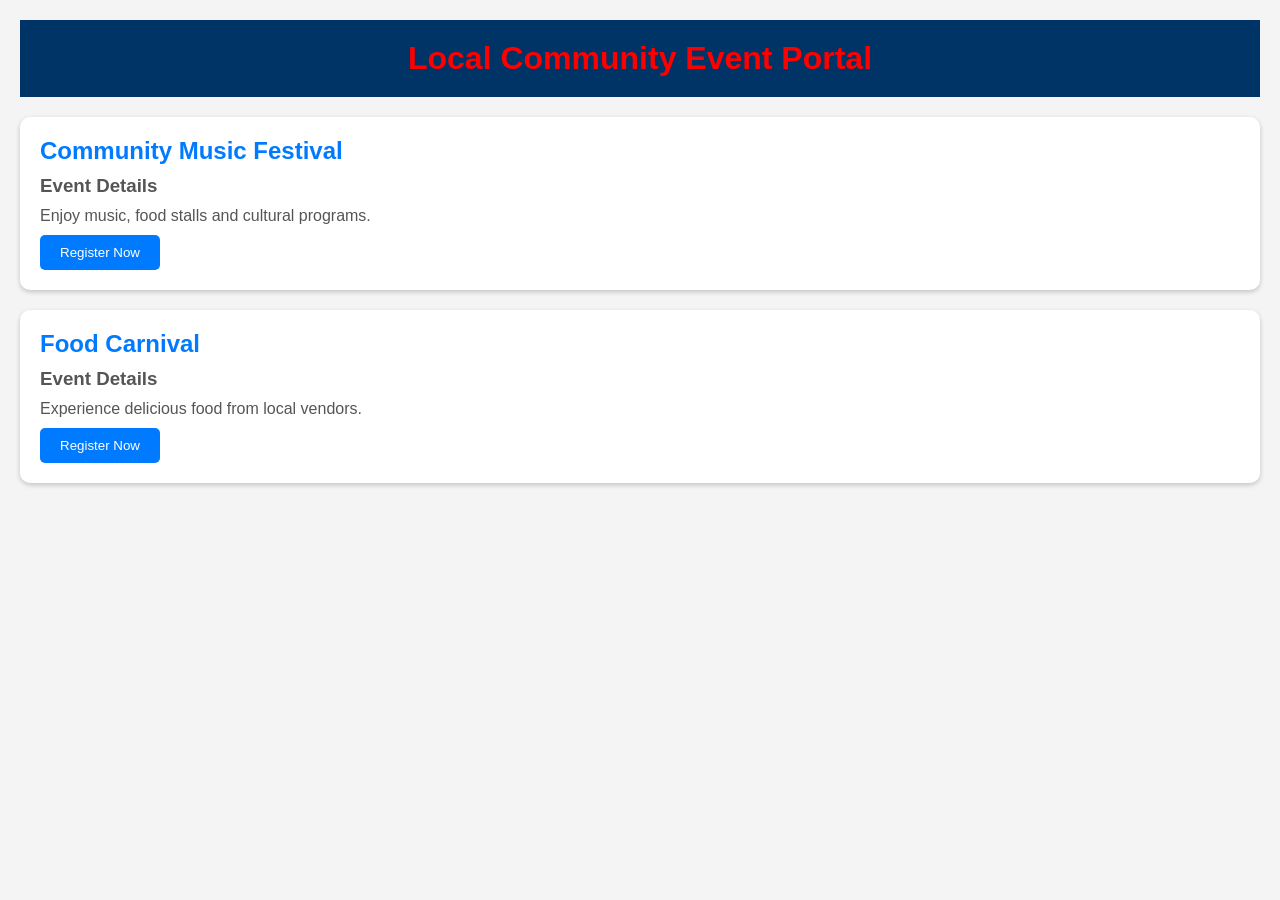
==== Module-01-CSS3/Community-Event-Portal/index.html @ 02d3f688 "Completed CSS3 Exercise 3 - Selectors Playground" ====
<!DOCTYPE html>
<html lang="en">
<head>
    <meta charset="UTF-8">
    <meta name="viewport" content="width=device-width, initial-scale=1.0">
    <title>Local Community Event Portal</title>

    <style>
        body{
            background-color:#f4f4f4;
        }
    </style>

    <link rel="stylesheet" href="styles.css">
</head>
<body>

    <header id="mainHeader">
        <h1 style="color:red;">
            Local Community Event Portal
        </h1>
    </header>

    <section class="eventCard">

        <h2>Community Music Festival</h2>

        <h3>Event Details</h3>

        <p>
            Enjoy music, food stalls and cultural programs.
        </p>

        <button class="cta-button">
            Register Now
        </button>

    </section>

    <section class="eventCard">

        <h2>Food Carnival</h2>

        <h3>Event Details</h3>

        <p>
            Experience delicious food from local vendors.
        </p>

        <button class="cta-button">
            Register Now
        </button>

    </section>

</body>
</html>
---- Module-01-CSS3/Community-Event-Portal/styles.css ----
/* ====================================
   Universal Selector
==================================== */

*{
    margin:0;
    padding:0;
    box-sizing:border-box;
}

/* ====================================
   Body Styling
==================================== */

body{
    font-family:Arial,sans-serif;
    background-color:#f4f4f4;
    padding:20px;
}

/* ====================================
   ID Selector
==================================== */

#mainHeader{
    background-color:#003366;
    color:white;
    padding:20px;
    text-align:center;
    margin-bottom:20px;
}

/* ====================================
   Element Selector
==================================== */

h2{
    color:#007BFF;
    margin-bottom:10px;
}

/* ====================================
   Class Selector
==================================== */

.eventCard{
    background:white;
    padding:20px;
    margin-bottom:20px;
    border-radius:10px;
    box-shadow:0 2px 5px rgba(0,0,0,0.2);
}

/* ====================================
   Grouping Selector
==================================== */

h3,
p{
    color:#555;
    margin-bottom:10px;
}

/* ====================================
   Button Styling
==================================== */

.cta-button{
    background-color:#007BFF;
    color:white;
    border:none;
    padding:10px 20px;
    border-radius:5px;
    cursor:pointer;
}
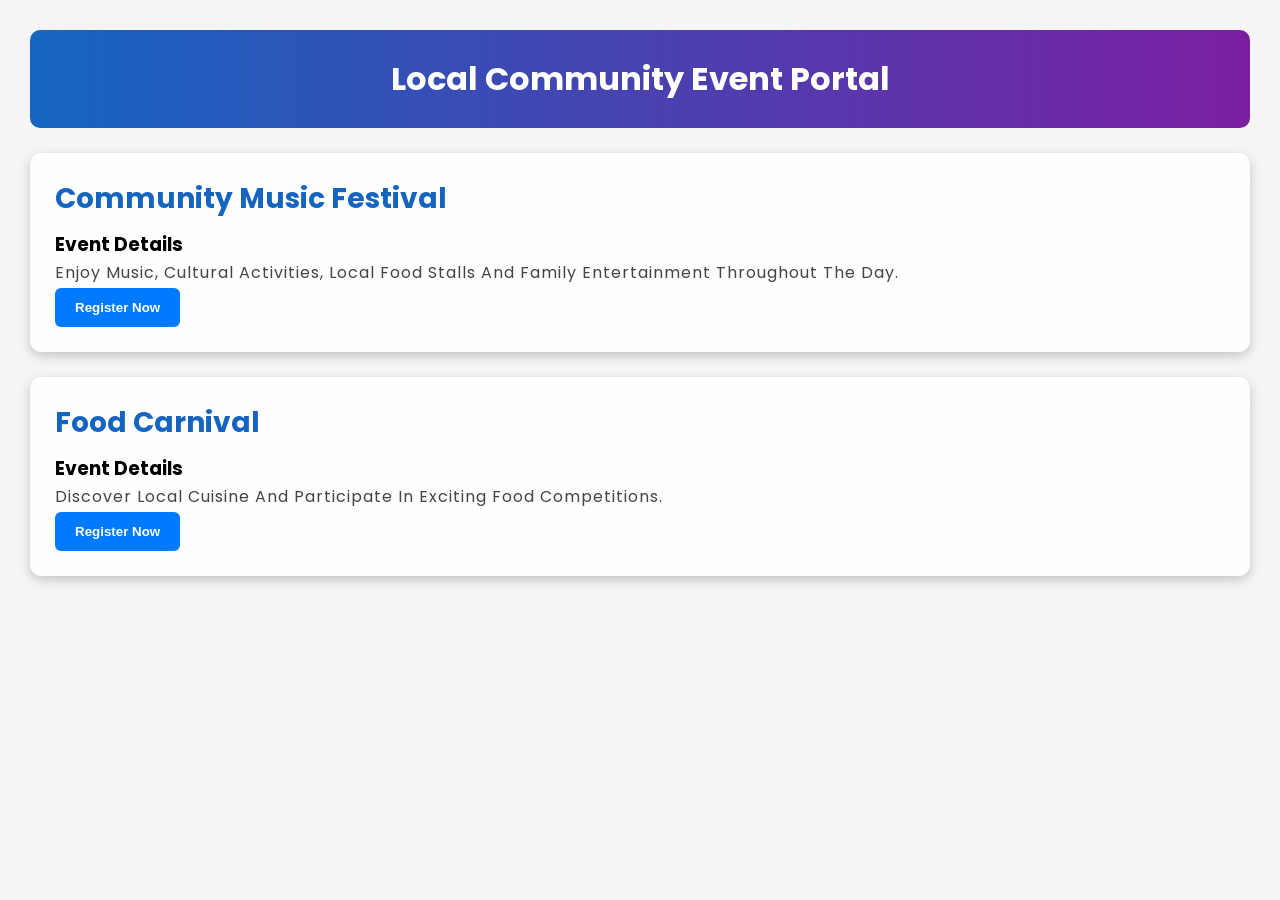
==== commit edeb7893: "Completed CSS3 Exercises 4 and 5 - Colors Backgrounds Typography" ====
--- a/Module-01-CSS3/Community-Event-Portal/index.html
+++ b/Module-01-CSS3/Community-Event-Portal/index.html
@@ -3,55 +3,55 @@
 <head>
     <meta charset="UTF-8">
     <meta name="viewport" content="width=device-width, initial-scale=1.0">
+
     <title>Local Community Event Portal</title>
 
-    <style>
-        body{
-            background-color:#f4f4f4;
-        }
-    </style>
+    <!-- Google Font -->
+    <link href="https://fonts.googleapis.com/css2?family=Poppins:wght@300;400;600;700&display=swap" rel="stylesheet">
 
     <link rel="stylesheet" href="styles.css">
 </head>
 <body>
 
-    <header id="mainHeader">
-        <h1 style="color:red;">
-            Local Community Event Portal
-        </h1>
-    </header>
+<header id="mainHeader">
 
-    <section class="eventCard">
+    <h1>
+        Local Community Event Portal
+    </h1>
 
-        <h2>Community Music Festival</h2>
+</header>
 
-        <h3>Event Details</h3>
+<section class="eventCard">
 
-        <p>
-            Enjoy music, food stalls and cultural programs.
-        </p>
+    <h2>Community Music Festival</h2>
 
-        <button class="cta-button">
-            Register Now
-        </button>
+    <h3>Event Details</h3>
 
-    </section>
+    <p class="description">
+        Enjoy music, cultural activities, local food stalls and family entertainment throughout the day.
+    </p>
 
-    <section class="eventCard">
+    <button class="cta-button">
+        Register Now
+    </button>
 
-        <h2>Food Carnival</h2>
+</section>
 
-        <h3>Event Details</h3>
+<section class="eventCard">
 
-        <p>
-            Experience delicious food from local vendors.
-        </p>
+    <h2>Food Carnival</h2>
 
-        <button class="cta-button">
-            Register Now
-        </button>
+    <h3>Event Details</h3>
 
-    </section>
+    <p class="description">
+        Discover local cuisine and participate in exciting food competitions.
+    </p>
+
+    <button class="cta-button">
+        Register Now
+    </button>
+
+</section>
 
 </body>
 </html>
--- a/Module-01-CSS3/Community-Event-Portal/styles.css
+++ b/Module-01-CSS3/Community-Event-Portal/styles.css
@@ -1,6 +1,6 @@
-/* ====================================
-   Universal Selector
-==================================== */
+/* ===================================
+   Universal Reset
+=================================== */
 
 *{
     margin:0;
@@ -8,68 +8,117 @@
     box-sizing:border-box;
 }
 
-/* ====================================
+/* ===================================
    Body Styling
-==================================== */
+=================================== */
 
 body{
-    font-family:Arial,sans-serif;
-    background-color:#f4f4f4;
-    padding:20px;
+
+    font-family:'Poppins',sans-serif;
+
+    background-color:#f5f5f5;
+
+    background-image:url("https://images.unsplash.com/photo-1511578314322-379afb476865?w=1200");
+
+    background-size:cover;
+    background-position:center;
+    background-attachment:fixed;
+
+    padding:30px;
 }
 
-/* ====================================
-   ID Selector
-==================================== */
+/* ===================================
+   Header Styling
+=================================== */
 
 #mainHeader{
-    background-color:#003366;
+
+    background:linear-gradient(
+        90deg,
+        #1565c0,
+        #7b1fa2
+    );
+
     color:white;
-    padding:20px;
+
     text-align:center;
-    margin-bottom:20px;
+
+    padding:25px;
+
+    border-radius:10px;
+
+    margin-bottom:25px;
 }
 
-/* ====================================
-   Element Selector
-==================================== */
+/* ===================================
+   Heading Styling
+=================================== */
 
 h2{
-    color:#007BFF;
+
+    color:#1565c0;
+
+    font-size:28px;
+
     margin-bottom:10px;
 }
 
-/* ====================================
-   Class Selector
-==================================== */
+/* ===================================
+   Event Card Styling
+=================================== */
 
 .eventCard{
-    background:white;
-    padding:20px;
-    margin-bottom:20px;
-    border-radius:10px;
-    box-shadow:0 2px 5px rgba(0,0,0,0.2);
+
+    background:rgba(255,255,255,0.90);
+
+    padding:25px;
+
+    margin-bottom:25px;
+
+    border-radius:12px;
+
+    box-shadow:0 4px 12px rgba(0,0,0,0.2);
 }
 
-/* ====================================
-   Grouping Selector
-==================================== */
+/* ===================================
+   Typography Styling
+=================================== */
 
-h3,
-p{
-    color:#555;
-    margin-bottom:10px;
+.description{
+
+    text-align:justify;
+
+    text-transform:capitalize;
+
+    letter-spacing:1px;
+
+    line-height:1.8;
+
+    color:#444;
 }
 
-/* ====================================
+/* ===================================
    Button Styling
-==================================== */
+=================================== */
 
 .cta-button{
+
     background-color:#007BFF;
+
     color:white;
+
     border:none;
-    padding:10px 20px;
-    border-radius:5px;
+
+    padding:12px 20px;
+
+    border-radius:6px;
+
+    font-weight:600;
+
     cursor:pointer;
+}
+
+.cta-button:hover{
+
+    background-color:#0056b3;
 }
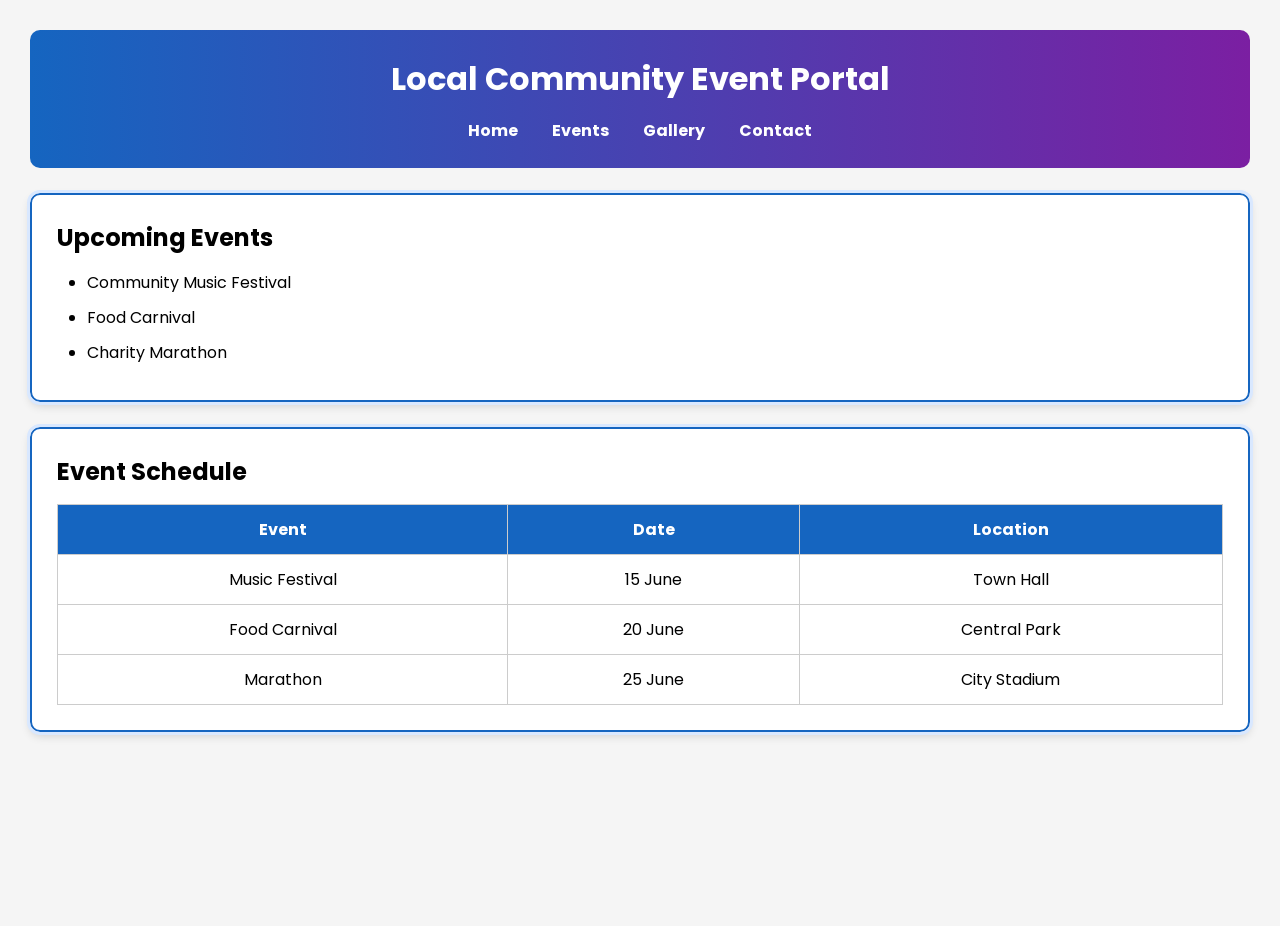
==== commit 93123494: "Completed CSS3 Exercises 6 7 and 8" ====
--- a/Module-01-CSS3/Community-Event-Portal/index.html
+++ b/Module-01-CSS3/Community-Event-Portal/index.html
@@ -3,10 +3,8 @@
 <head>
     <meta charset="UTF-8">
     <meta name="viewport" content="width=device-width, initial-scale=1.0">
-
     <title>Local Community Event Portal</title>
 
-    <!-- Google Font -->
     <link href="https://fonts.googleapis.com/css2?family=Poppins:wght@300;400;600;700&display=swap" rel="stylesheet">
 
     <link rel="stylesheet" href="styles.css">
@@ -15,41 +13,79 @@
 
 <header id="mainHeader">
 
-    <h1>
-        Local Community Event Portal
-    </h1>
+    <h1>Local Community Event Portal</h1>
+
+    <nav>
+
+        <a href="#">Home</a>
+
+        <a href="#">Events</a>
+
+        <a href="#">Gallery</a>
+
+        <a href="#">Contact</a>
+
+    </nav>
 
 </header>
 
 <section class="eventCard">
 
-    <h2>Community Music Festival</h2>
+    <h2>Upcoming Events</h2>
 
-    <h3>Event Details</h3>
+    <ul>
 
-    <p class="description">
-        Enjoy music, cultural activities, local food stalls and family entertainment throughout the day.
-    </p>
+        <li>Community Music Festival</li>
 
-    <button class="cta-button">
-        Register Now
-    </button>
+        <li>Food Carnival</li>
+
+        <li>Charity Marathon</li>
+
+    </ul>
 
 </section>
 
 <section class="eventCard">
 
-    <h2>Food Carnival</h2>
+    <h2>Event Schedule</h2>
 
-    <h3>Event Details</h3>
+    <table>
 
-    <p class="description">
-        Discover local cuisine and participate in exciting food competitions.
+        <tr>
+            <th>Event</th>
+            <th>Date</th>
+            <th>Location</th>
+        </tr>
+
+        <tr>
+            <td>Music Festival</td>
+            <td>15 June</td>
+            <td>Town Hall</td>
+        </tr>
+
+        <tr>
+            <td>Food Carnival</td>
+            <td>20 June</td>
+            <td>Central Park</td>
+        </tr>
+
+        <tr>
+            <td>Marathon</td>
+            <td>25 June</td>
+            <td>City Stadium</td>
+        </tr>
+
+    </table>
+
+</section>
+
+<section class="eventCard hiddenBox">
+
+    <h2>Hidden Announcement</h2>
+
+    <p>
+        This section demonstrates visibility hidden.
     </p>
-
-    <button class="cta-button">
-        Register Now
-    </button>
 
 </section>
 
--- a/Module-01-CSS3/Community-Event-Portal/styles.css
+++ b/Module-01-CSS3/Community-Event-Portal/styles.css
@@ -17,12 +17,6 @@
     font-family:'Poppins',sans-serif;
 
     background-color:#f5f5f5;
-
-    background-image:url("https://images.unsplash.com/photo-1511578314322-379afb476865?w=1200");
-
-    background-size:cover;
-    background-position:center;
-    background-attachment:fixed;
 
     padding:30px;
 }
@@ -51,74 +45,102 @@
 }
 
 /* ===================================
-   Heading Styling
+   Navigation Links
 =================================== */
 
-h2{
+nav{
 
-    color:#1565c0;
+    margin-top:15px;
+}
 
-    font-size:28px;
+nav a{
+
+    color:white;
+
+    text-decoration:none;
+
+    margin:15px;
+
+    font-weight:bold;
+}
+
+nav a:hover{
+
+    color:yellow;
+}
+
+/* ===================================
+   Event Card
+=================================== */
+
+.eventCard{
+
+    background:white;
+
+    padding:25px;
+
+    margin-bottom:25px;
+
+    border:2px solid #1565c0;
+
+    outline:3px solid #d9e8ff;
+
+    border-radius:10px;
+
+    box-shadow:0 4px 10px rgba(0,0,0,0.15);
+}
+
+/* ===================================
+   Lists
+=================================== */
+
+ul{
+
+    margin-top:15px;
+
+    padding-left:30px;
+}
+
+li{
 
     margin-bottom:10px;
 }
 
 /* ===================================
-   Event Card Styling
+   Table Styling
 =================================== */
 
-.eventCard{
+table{
 
-    background:rgba(255,255,255,0.90);
+    width:100%;
 
-    padding:25px;
+    border-collapse:collapse;
 
-    margin-bottom:25px;
+    margin-top:15px;
+}
 
-    border-radius:12px;
+th,
+td{
 
-    box-shadow:0 4px 12px rgba(0,0,0,0.2);
+    border:1px solid #ccc;
+
+    padding:12px;
+
+    text-align:center;
+}
+
+th{
+
+    background:#1565c0;
+
+    color:white;
 }
 
 /* ===================================
-   Typography Styling
+   Hidden Element
 =================================== */
 
-.description{
+.hiddenBox{
 
-    text-align:justify;
-
-    text-transform:capitalize;
-
-    letter-spacing:1px;
-
-    line-height:1.8;
-
-    color:#444;
-}
-
-/* ===================================
-   Button Styling
-=================================== */
-
-.cta-button{
-
-    background-color:#007BFF;
-
-    color:white;
-
-    border:none;
-
-    padding:12px 20px;
-
-    border-radius:6px;
-
-    font-weight:600;
-
-    cursor:pointer;
-}
-
-.cta-button:hover{
-
-    background-color:#0056b3;
+    visibility:hidden;
 }
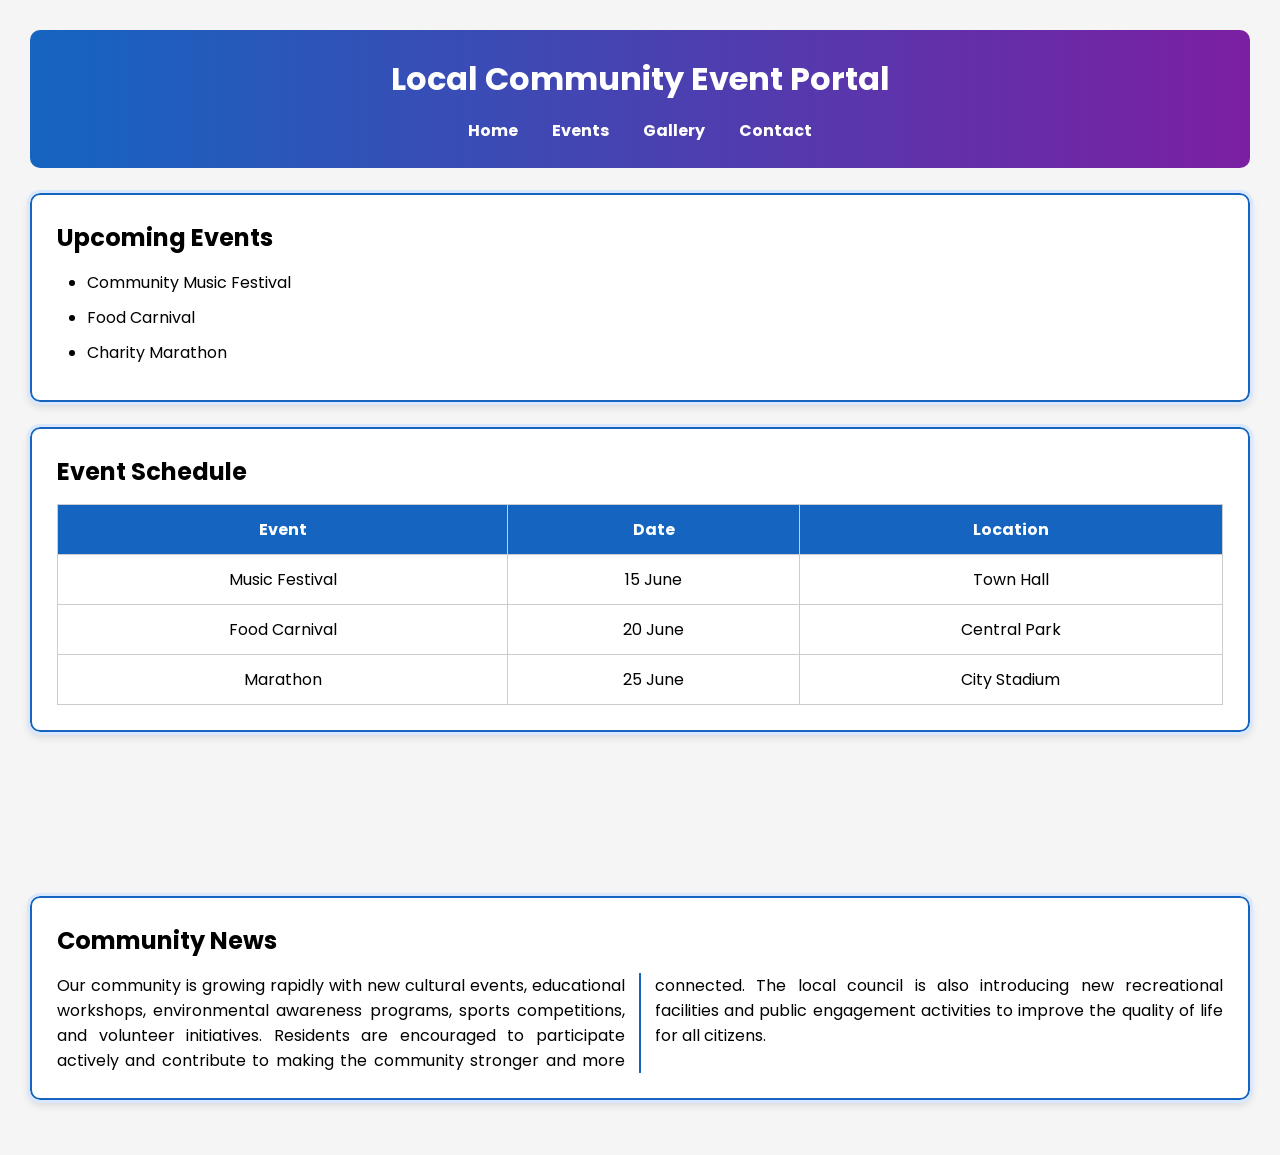
==== commit e50a53fb: "Completed CSS3 Exercises 9 10 and 11" ====
--- a/Module-01-CSS3/Community-Event-Portal/index.html
+++ b/Module-01-CSS3/Community-Event-Portal/index.html
@@ -88,6 +88,25 @@
     </p>
 
 </section>
+<section class="eventCard">
+
+    <h2>Community News</h2>
+
+    <div class="news-columns">
+
+        Our community is growing rapidly with new cultural events,
+        educational workshops, environmental awareness programs,
+        sports competitions, and volunteer initiatives. Residents
+        are encouraged to participate actively and contribute to
+        making the community stronger and more connected.
+
+        The local council is also introducing new recreational
+        facilities and public engagement activities to improve
+        the quality of life for all citizens.
+
+    </div>
+
+</section>
 
 </body>
 </html>
--- a/Module-01-CSS3/Community-Event-Portal/styles.css
+++ b/Module-01-CSS3/Community-Event-Portal/styles.css
@@ -143,4 +143,47 @@
 .hiddenBox{
 
     visibility:hidden;
+}
+/* ===================================
+   Multi Column Layout
+=================================== */
+
+.news-columns{
+
+    column-count:2;
+
+    column-gap:30px;
+
+    column-rule:2px solid #1565c0;
+
+    margin-top:15px;
+
+    text-align:justify;
+}
+/* ===================================
+   Responsive Design
+=================================== */
+
+@media(max-width:768px){
+
+    body{
+        padding:10px;
+    }
+
+    nav a{
+        display:block;
+        margin:10px 0;
+    }
+
+    .news-columns{
+        column-count:1;
+    }
+
+    table{
+        font-size:14px;
+    }
+
+    h1{
+        font-size:24px;
+    }
 }
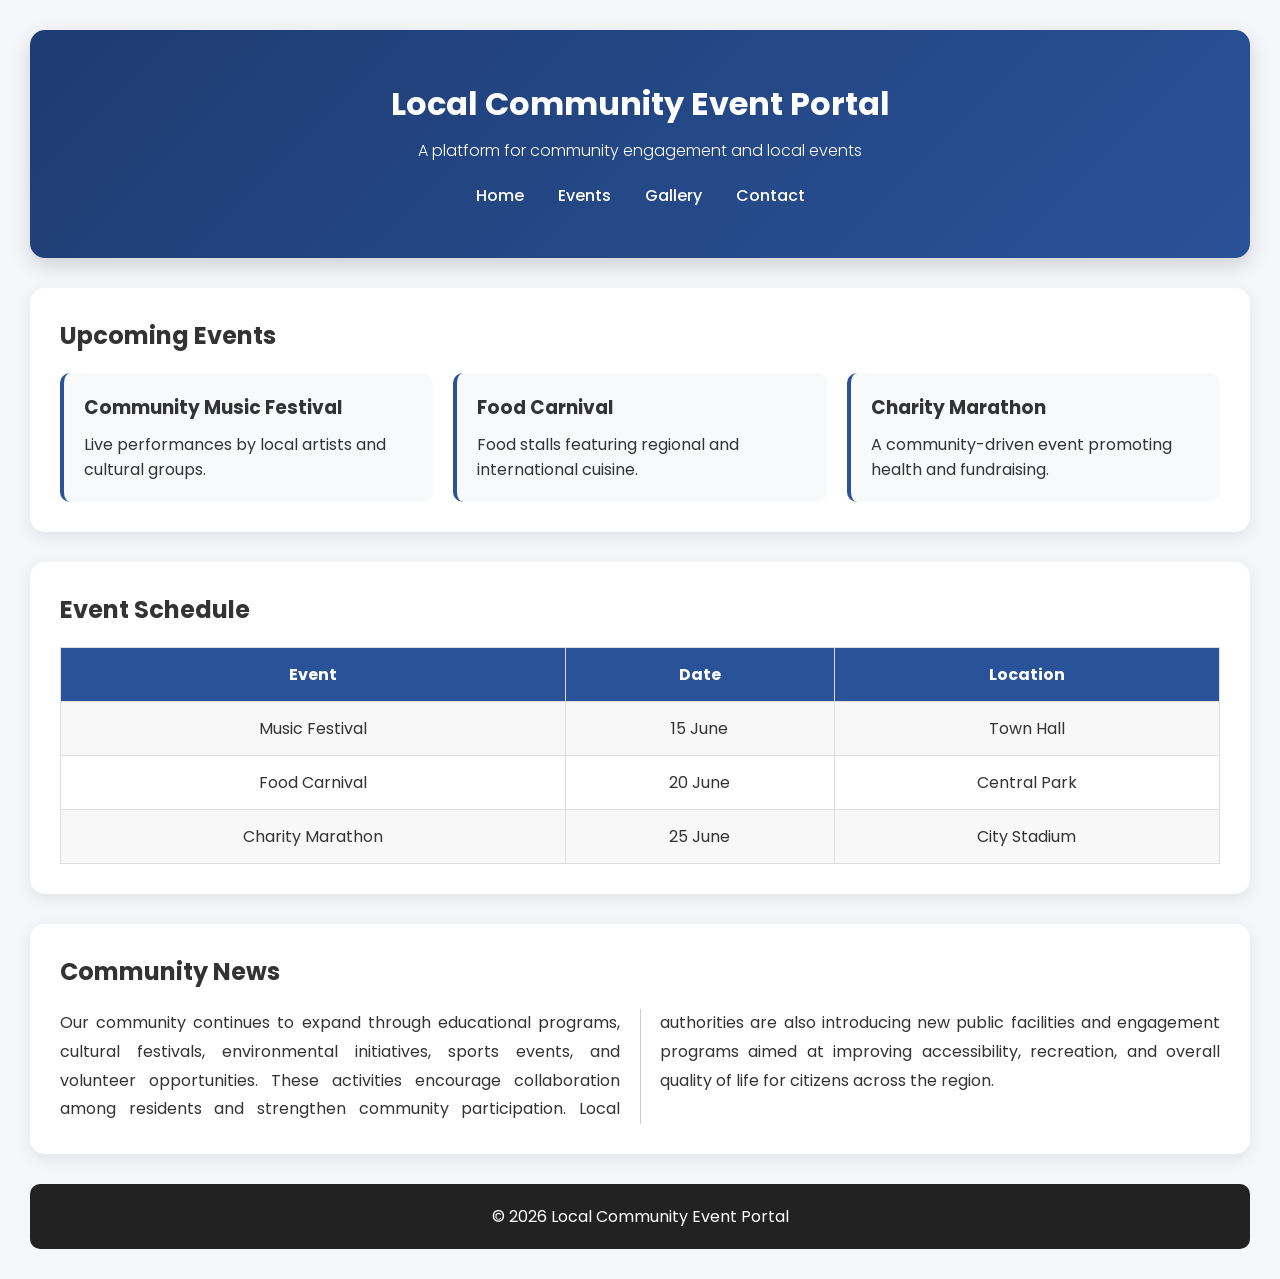
==== commit a0f06b27: "Completed CSS3 Exercises 9-11 with UI enhancements" ====
--- a/Module-01-CSS3/Community-Event-Portal/index.html
+++ b/Module-01-CSS3/Community-Event-Portal/index.html
@@ -5,108 +5,124 @@
     <meta name="viewport" content="width=device-width, initial-scale=1.0">
     <title>Local Community Event Portal</title>
 
-    <link href="https://fonts.googleapis.com/css2?family=Poppins:wght@300;400;600;700&display=swap" rel="stylesheet">
+    <link href="https://fonts.googleapis.com/css2?family=Poppins:wght@300;400;500;600;700&display=swap" rel="stylesheet">
 
     <link rel="stylesheet" href="styles.css">
 </head>
 <body>
 
-<header id="mainHeader">
+    <header id="mainHeader">
 
-    <h1>Local Community Event Portal</h1>
+        <h1>Local Community Event Portal</h1>
 
-    <nav>
+        <p class="tagline">
+            A platform for community engagement and local events
+        </p>
 
-        <a href="#">Home</a>
+        <nav>
 
-        <a href="#">Events</a>
+            <a href="#">Home</a>
+            <a href="#">Events</a>
+            <a href="#">Gallery</a>
+            <a href="#">Contact</a>
 
-        <a href="#">Gallery</a>
+        </nav>
 
-        <a href="#">Contact</a>
+    </header>
 
-    </nav>
+    <section class="eventCard">
 
-</header>
+        <h2>Upcoming Events</h2>
 
-<section class="eventCard">
+        <div class="event-grid">
 
-    <h2>Upcoming Events</h2>
+            <div class="mini-card">
+                <h3>Community Music Festival</h3>
+                <p>
+                    Live performances by local artists and cultural groups.
+                </p>
+            </div>
 
-    <ul>
+            <div class="mini-card">
+                <h3>Food Carnival</h3>
+                <p>
+                    Food stalls featuring regional and international cuisine.
+                </p>
+            </div>
 
-        <li>Community Music Festival</li>
+            <div class="mini-card">
+                <h3>Charity Marathon</h3>
+                <p>
+                    A community-driven event promoting health and fundraising.
+                </p>
+            </div>
 
-        <li>Food Carnival</li>
+        </div>
 
-        <li>Charity Marathon</li>
+    </section>
 
-    </ul>
+    <section class="eventCard">
 
-</section>
+        <h2>Event Schedule</h2>
 
-<section class="eventCard">
+        <table>
 
-    <h2>Event Schedule</h2>
+            <tr>
+                <th>Event</th>
+                <th>Date</th>
+                <th>Location</th>
+            </tr>
 
-    <table>
+            <tr>
+                <td>Music Festival</td>
+                <td>15 June</td>
+                <td>Town Hall</td>
+            </tr>
 
-        <tr>
-            <th>Event</th>
-            <th>Date</th>
-            <th>Location</th>
-        </tr>
+            <tr>
+                <td>Food Carnival</td>
+                <td>20 June</td>
+                <td>Central Park</td>
+            </tr>
 
-        <tr>
-            <td>Music Festival</td>
-            <td>15 June</td>
-            <td>Town Hall</td>
-        </tr>
+            <tr>
+                <td>Charity Marathon</td>
+                <td>25 June</td>
+                <td>City Stadium</td>
+            </tr>
 
-        <tr>
-            <td>Food Carnival</td>
-            <td>20 June</td>
-            <td>Central Park</td>
-        </tr>
+        </table>
 
-        <tr>
-            <td>Marathon</td>
-            <td>25 June</td>
-            <td>City Stadium</td>
-        </tr>
+    </section>
 
-    </table>
+    <section class="eventCard">
 
-</section>
+        <h2>Community News</h2>
 
-<section class="eventCard hiddenBox">
+        <div class="news-columns">
 
-    <h2>Hidden Announcement</h2>
+            Our community continues to expand through educational programs,
+            cultural festivals, environmental initiatives, sports events,
+            and volunteer opportunities. These activities encourage
+            collaboration among residents and strengthen community
+            participation.
 
-    <p>
-        This section demonstrates visibility hidden.
-    </p>
+            Local authorities are also introducing new public facilities
+            and engagement programs aimed at improving accessibility,
+            recreation, and overall quality of life for citizens across
+            the region.
 
-</section>
-<section class="eventCard">
+        </div>
 
-    <h2>Community News</h2>
+    </section>
 
-    <div class="news-columns">
+    <footer>
 
-        Our community is growing rapidly with new cultural events,
-        educational workshops, environmental awareness programs,
-        sports competitions, and volunteer initiatives. Residents
-        are encouraged to participate actively and contribute to
-        making the community stronger and more connected.
+        <p>
+            © 2026 Local Community Event Portal
+        </p>
 
-        The local council is also introducing new recreational
-        facilities and public engagement activities to improve
-        the quality of life for all citizens.
-
-    </div>
-
-</section>
+    </footer>
 
 </body>
 </html>
--- a/Module-01-CSS3/Community-Event-Portal/styles.css
+++ b/Module-01-CSS3/Community-Event-Portal/styles.css
@@ -1,5 +1,5 @@
 /* ===================================
-   Universal Reset
+   Global Styles
 =================================== */
 
 *{
@@ -8,106 +8,140 @@
     box-sizing:border-box;
 }
 
-/* ===================================
-   Body Styling
-=================================== */
-
 body{
 
     font-family:'Poppins',sans-serif;
 
-    background-color:#f5f5f5;
+    background-color:#f4f6f9;
 
     padding:30px;
-}
-
-/* ===================================
-   Header Styling
+
+    color:#333;
+}
+
+/* ===================================
+   Header
 =================================== */
 
 #mainHeader{
 
     background:linear-gradient(
-        90deg,
-        #1565c0,
-        #7b1fa2
+        135deg,
+        #1e3c72,
+        #2a5298
     );
 
     color:white;
 
     text-align:center;
 
-    padding:25px;
+    padding:50px 20px;
+
+    border-radius:15px;
+
+    margin-bottom:30px;
+
+    box-shadow:0 8px 20px rgba(0,0,0,0.15);
+}
+
+#mainHeader h1{
+
+    margin-bottom:10px;
+}
+
+.tagline{
+
+    font-weight:300;
+
+    margin-bottom:20px;
+}
+
+/* ===================================
+   Navigation
+=================================== */
+
+nav a{
+
+    text-decoration:none;
+
+    color:white;
+
+    margin:0 15px;
+
+    font-weight:500;
+
+    transition:0.3s;
+}
+
+nav a:hover{
+
+    color:#d6e4ff;
+}
+
+/* ===================================
+   Cards
+=================================== */
+
+.eventCard{
+
+    background:white;
+
+    margin-bottom:30px;
+
+    padding:30px;
+
+    border-radius:15px;
+
+    box-shadow:0 5px 15px rgba(0,0,0,0.08);
+}
+
+.eventCard h2{
+
+    margin-bottom:20px;
+}
+
+/* ===================================
+   Event Grid
+=================================== */
+
+.event-grid{
+
+    display:flex;
+
+    gap:20px;
+
+    flex-wrap:wrap;
+}
+
+.mini-card{
+
+    flex:1;
+
+    min-width:250px;
+
+    padding:20px;
+
+    background:#f8f9fb;
+
+    border-left:4px solid #2a5298;
 
     border-radius:10px;
 
-    margin-bottom:25px;
-}
-
-/* ===================================
-   Navigation Links
-=================================== */
-
-nav{
-
-    margin-top:15px;
-}
-
-nav a{
-
-    color:white;
-
-    text-decoration:none;
-
-    margin:15px;
-
-    font-weight:bold;
-}
-
-nav a:hover{
-
-    color:yellow;
-}
-
-/* ===================================
-   Event Card
-=================================== */
-
-.eventCard{
-
-    background:white;
-
-    padding:25px;
-
-    margin-bottom:25px;
-
-    border:2px solid #1565c0;
-
-    outline:3px solid #d9e8ff;
-
-    border-radius:10px;
-
-    box-shadow:0 4px 10px rgba(0,0,0,0.15);
-}
-
-/* ===================================
-   Lists
-=================================== */
-
-ul{
-
-    margin-top:15px;
-
-    padding-left:30px;
-}
-
-li{
+    transition:0.3s;
+}
+
+.mini-card:hover{
+
+    transform:translateY(-3px);
+}
+
+.mini-card h3{
 
     margin-bottom:10px;
 }
 
 /* ===================================
-   Table Styling
+   Table
 =================================== */
 
 table{
@@ -115,35 +149,30 @@
     width:100%;
 
     border-collapse:collapse;
-
-    margin-top:15px;
+}
+
+th{
+
+    background:#2a5298;
+
+    color:white;
 }
 
 th,
 td{
 
-    border:1px solid #ccc;
-
-    padding:12px;
+    border:1px solid #ddd;
+
+    padding:14px;
 
     text-align:center;
 }
 
-th{
-
-    background:#1565c0;
-
-    color:white;
-}
-
-/* ===================================
-   Hidden Element
-=================================== */
-
-.hiddenBox{
-
-    visibility:hidden;
-}
+tr:nth-child(even){
+
+    background:#f8f8f8;
+}
+
 /* ===================================
    Multi Column Layout
 =================================== */
@@ -152,14 +181,32 @@
 
     column-count:2;
 
-    column-gap:30px;
-
-    column-rule:2px solid #1565c0;
-
-    margin-top:15px;
+    column-gap:40px;
+
+    column-rule:1px solid #ccc;
+
+    line-height:1.8;
 
     text-align:justify;
 }
+
+/* ===================================
+   Footer
+=================================== */
+
+footer{
+
+    text-align:center;
+
+    background:#222;
+
+    color:white;
+
+    padding:20px;
+
+    border-radius:10px;
+}
+
 /* ===================================
    Responsive Design
 =================================== */
@@ -167,23 +214,28 @@
 @media(max-width:768px){
 
     body{
-        padding:10px;
+        padding:15px;
     }
 
     nav a{
+
         display:block;
+
         margin:10px 0;
     }
 
     .news-columns{
+
         column-count:1;
     }
 
+    .event-grid{
+
+        flex-direction:column;
+    }
+
     table{
+
         font-size:14px;
     }
-
-    h1{
-        font-size:24px;
-    }
 }
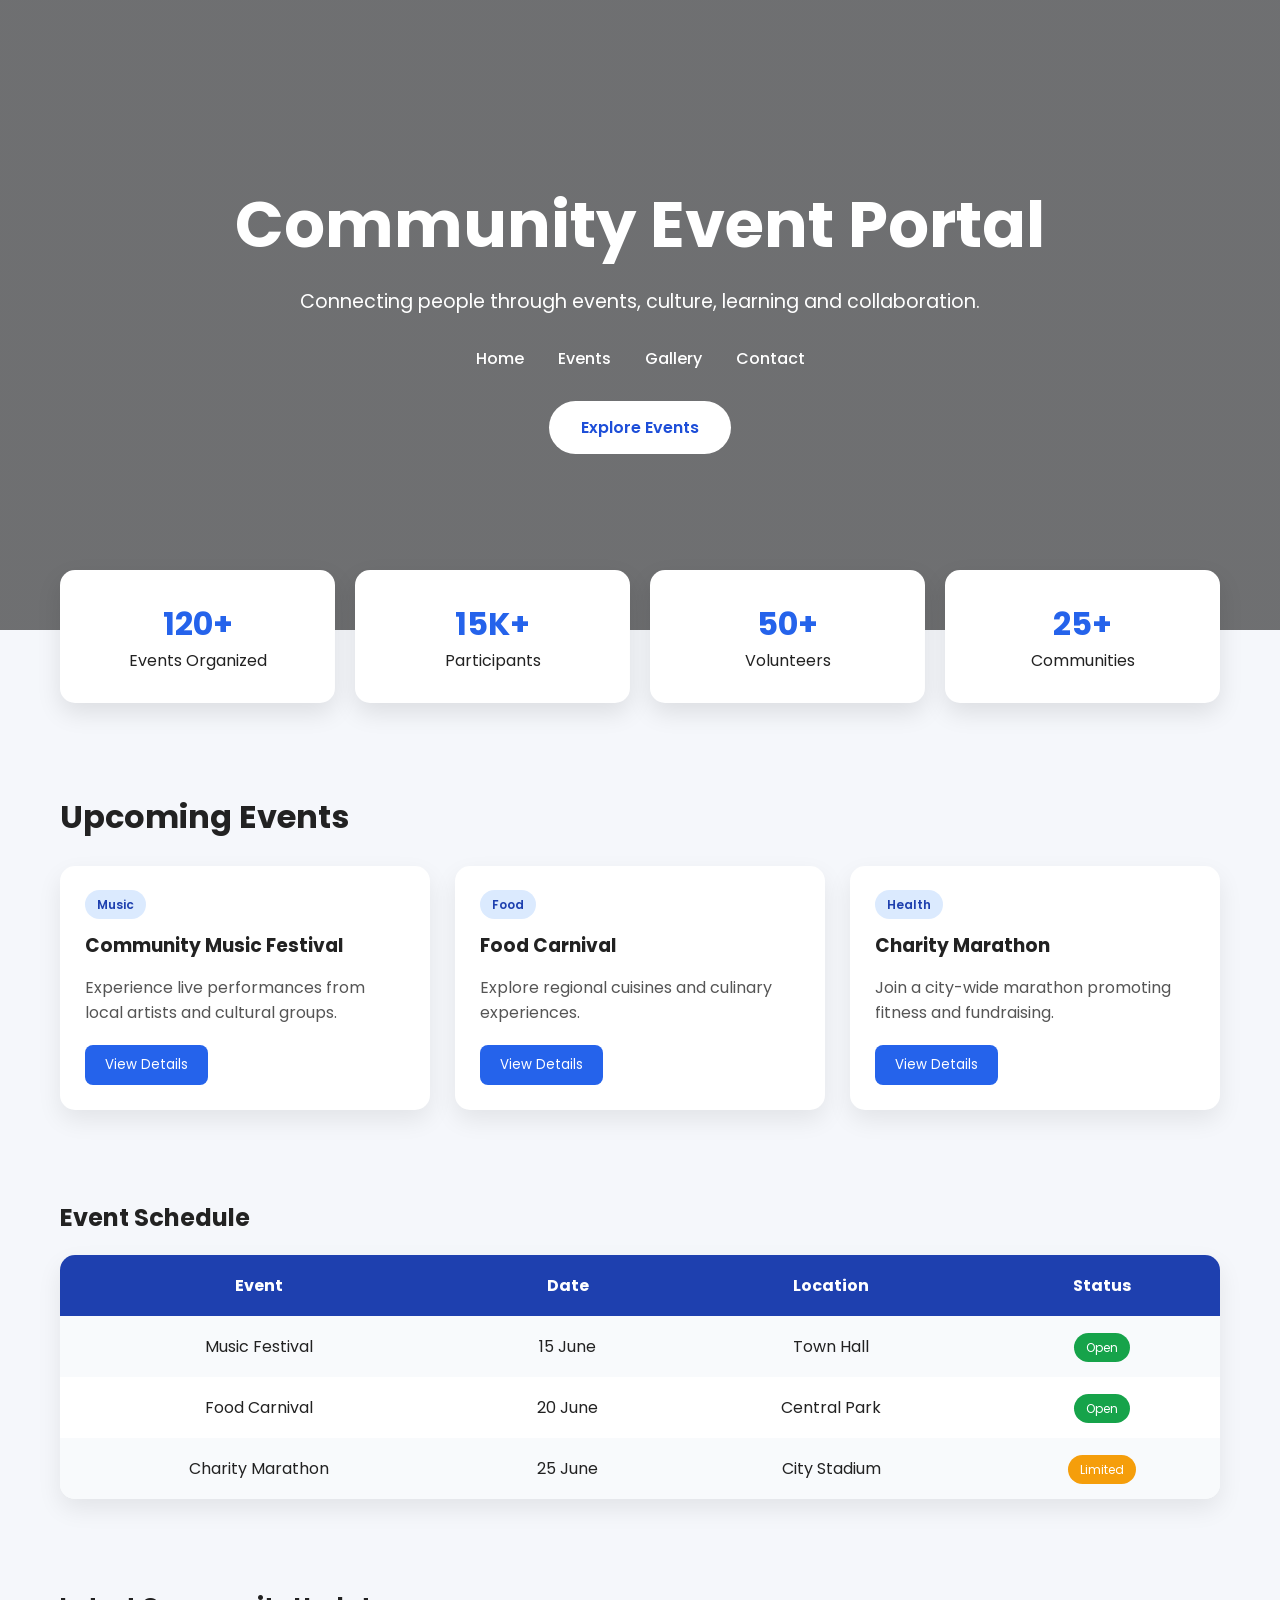
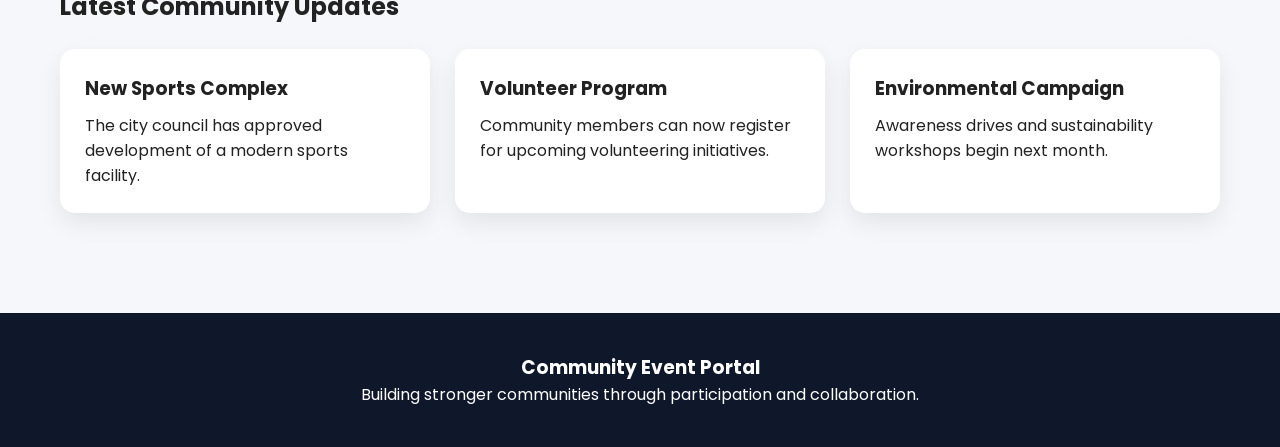
==== commit 343d7682: "Enhanced Community Event Portal UI" ====
--- a/Module-01-CSS3/Community-Event-Portal/index.html
+++ b/Module-01-CSS3/Community-Event-Portal/index.html
@@ -3,125 +3,139 @@
 <head>
     <meta charset="UTF-8">
     <meta name="viewport" content="width=device-width, initial-scale=1.0">
-    <title>Local Community Event Portal</title>
-
-    <link href="https://fonts.googleapis.com/css2?family=Poppins:wght@300;400;500;600;700&display=swap" rel="stylesheet">
-
+    <title>Community Event Portal</title>
     <link rel="stylesheet" href="styles.css">
 </head>
 <body>
 
-    <header id="mainHeader">
+    <header>
+        <div class="hero-content">
+            <h1>Community Event Portal</h1>
+            <p>Connecting people through events, culture, learning and collaboration.</p>
 
-        <h1>Local Community Event Portal</h1>
+            <nav>
+                <a href="#">Home</a>
+                <a href="#">Events</a>
+                <a href="#">Gallery</a>
+                <a href="#">Contact</a>
+            </nav>
 
-        <p class="tagline">
-            A platform for community engagement and local events
-        </p>
-
-        <nav>
-
-            <a href="#">Home</a>
-            <a href="#">Events</a>
-            <a href="#">Gallery</a>
-            <a href="#">Contact</a>
-
-        </nav>
-
+            <button class="hero-btn">Explore Events</button>
+        </div>
     </header>
 
-    <section class="eventCard">
+    <section class="stats">
+        <div class="stat-card">
+            <h2>120+</h2>
+            <p>Events Organized</p>
+        </div>
 
+        <div class="stat-card">
+            <h2>15K+</h2>
+            <p>Participants</p>
+        </div>
+
+        <div class="stat-card">
+            <h2>50+</h2>
+            <p>Volunteers</p>
+        </div>
+
+        <div class="stat-card">
+            <h2>25+</h2>
+            <p>Communities</p>
+        </div>
+    </section>
+
+    <section class="events">
         <h2>Upcoming Events</h2>
 
         <div class="event-grid">
 
-            <div class="mini-card">
+            <div class="event-card">
+                <span class="tag">Music</span>
                 <h3>Community Music Festival</h3>
-                <p>
-                    Live performances by local artists and cultural groups.
-                </p>
+                <p>Experience live performances from local artists and cultural groups.</p>
+                <button>View Details</button>
             </div>
 
-            <div class="mini-card">
+            <div class="event-card">
+                <span class="tag">Food</span>
                 <h3>Food Carnival</h3>
-                <p>
-                    Food stalls featuring regional and international cuisine.
-                </p>
+                <p>Explore regional cuisines and culinary experiences.</p>
+                <button>View Details</button>
             </div>
 
-            <div class="mini-card">
+            <div class="event-card">
+                <span class="tag">Health</span>
                 <h3>Charity Marathon</h3>
-                <p>
-                    A community-driven event promoting health and fundraising.
-                </p>
+                <p>Join a city-wide marathon promoting fitness and fundraising.</p>
+                <button>View Details</button>
             </div>
 
         </div>
-
     </section>
 
-    <section class="eventCard">
-
+    <section class="schedule-section">
         <h2>Event Schedule</h2>
 
         <table>
-
             <tr>
                 <th>Event</th>
                 <th>Date</th>
                 <th>Location</th>
+                <th>Status</th>
             </tr>
 
             <tr>
                 <td>Music Festival</td>
                 <td>15 June</td>
                 <td>Town Hall</td>
+                <td><span class="status active">Open</span></td>
             </tr>
 
             <tr>
                 <td>Food Carnival</td>
                 <td>20 June</td>
                 <td>Central Park</td>
+                <td><span class="status active">Open</span></td>
             </tr>
 
             <tr>
                 <td>Charity Marathon</td>
                 <td>25 June</td>
                 <td>City Stadium</td>
+                <td><span class="status pending">Limited</span></td>
             </tr>
 
         </table>
-
     </section>
 
-    <section class="eventCard">
+    <section class="news-section">
+        <h2>Latest Community Updates</h2>
 
-        <h2>Community News</h2>
+        <div class="news-grid">
 
-        <div class="news-columns">
+            <div class="news-card">
+                <h3>New Sports Complex</h3>
+                <p>The city council has approved development of a modern sports facility.</p>
+            </div>
 
-            Our community continues to expand through educational programs,
-            cultural festivals, environmental initiatives, sports events,
-            and volunteer opportunities. These activities encourage
-            collaboration among residents and strengthen community
-            participation.
+            <div class="news-card">
+                <h3>Volunteer Program</h3>
+                <p>Community members can now register for upcoming volunteering initiatives.</p>
+            </div>
 
-            Local authorities are also introducing new public facilities
-            and engagement programs aimed at improving accessibility,
-            recreation, and overall quality of life for citizens across
-            the region.
+            <div class="news-card">
+                <h3>Environmental Campaign</h3>
+                <p>Awareness drives and sustainability workshops begin next month.</p>
+            </div>
 
         </div>
-
     </section>
 
     <footer>
-
-        <p>
-            © 2026 Local Community Event Portal
-        </p>
-
+        <h3>Community Event Portal</h3>
+        <p>Building stronger communities through participation and collaboration.</p>
     </footer>
 
 </body>
--- a/Module-01-CSS3/Community-Event-Portal/styles.css
+++ b/Module-01-CSS3/Community-Event-Portal/styles.css
@@ -1,241 +1,261 @@
-/* ===================================
-   Global Styles
-=================================== */
+@import url('https://fonts.googleapis.com/css2?family=Poppins:wght@300;400;500;600;700;800&display=swap');
 
 *{
     margin:0;
     padding:0;
     box-sizing:border-box;
+    font-family:'Poppins',sans-serif;
 }
 
 body{
-
-    font-family:'Poppins',sans-serif;
-
-    background-color:#f4f6f9;
-
+    background:#f5f7fb;
+    color:#222;
+}
+
+/* Hero Section */
+
+header{
+    min-height:70vh;
+    display:flex;
+    justify-content:center;
+    align-items:center;
+
+    background:
+    linear-gradient(rgba(0,0,0,0.55),
+    rgba(0,0,0,0.55)),
+    url("https://images.unsplash.com/photo-1511578314322-379afb476865?auto=format&fit=crop&w=1600&q=80");
+
+    background-size:cover;
+    background-position:center;
+}
+
+.hero-content{
+    text-align:center;
+    color:white;
+}
+
+.hero-content h1{
+    font-size:4rem;
+    margin-bottom:15px;
+}
+
+.hero-content p{
+    font-size:1.2rem;
+    margin-bottom:30px;
+}
+
+nav{
+    margin-bottom:30px;
+}
+
+nav a{
+    text-decoration:none;
+    color:white;
+    margin:0 15px;
+    font-weight:500;
+}
+
+.hero-btn{
+    padding:14px 32px;
+    border:none;
+    background:white;
+    color:#1d4ed8;
+    font-size:16px;
+    border-radius:50px;
+    cursor:pointer;
+    font-weight:600;
+    transition:.3s;
+}
+
+.hero-btn:hover{
+    transform:translateY(-4px);
+}
+
+/* Stats */
+
+.stats{
+    max-width:1200px;
+    margin:-60px auto 50px;
+    display:grid;
+    grid-template-columns:repeat(4,1fr);
+    gap:20px;
+    padding:0 20px;
+}
+
+.stat-card{
+    background:white;
+    text-align:center;
     padding:30px;
-
-    color:#333;
-}
-
-/* ===================================
-   Header
-=================================== */
-
-#mainHeader{
-
-    background:linear-gradient(
-        135deg,
-        #1e3c72,
-        #2a5298
-    );
-
-    color:white;
-
-    text-align:center;
-
-    padding:50px 20px;
-
-    border-radius:15px;
-
-    margin-bottom:30px;
-
-    box-shadow:0 8px 20px rgba(0,0,0,0.15);
-}
-
-#mainHeader h1{
-
+    border-radius:15px;
+    box-shadow:0 10px 25px rgba(0,0,0,.1);
+}
+
+.stat-card h2{
+    color:#2563eb;
+    font-size:2rem;
+}
+
+/* Events */
+
+.events{
+    max-width:1200px;
+    margin:auto;
+    padding:40px 20px;
+}
+
+.events h2{
+    font-size:2rem;
+    margin-bottom:25px;
+}
+
+.event-grid{
+    display:grid;
+    grid-template-columns:repeat(auto-fit,minmax(300px,1fr));
+    gap:25px;
+}
+
+.event-card{
+    background:white;
+    padding:25px;
+    border-radius:15px;
+    box-shadow:0 10px 25px rgba(0,0,0,.08);
+    transition:.3s;
+}
+
+.event-card:hover{
+    transform:translateY(-10px);
+}
+
+.tag{
+    background:#dbeafe;
+    color:#1e40af;
+    padding:6px 12px;
+    border-radius:20px;
+    font-size:12px;
+    font-weight:600;
+}
+
+.event-card h3{
+    margin:15px 0;
+}
+
+.event-card p{
+    color:#555;
+    margin-bottom:20px;
+}
+
+.event-card button{
+    padding:10px 20px;
+    border:none;
+    background:#2563eb;
+    color:white;
+    border-radius:8px;
+    cursor:pointer;
+}
+
+/* Table */
+
+.schedule-section{
+    max-width:1200px;
+    margin:50px auto;
+    padding:0 20px;
+}
+
+.schedule-section h2{
+    margin-bottom:20px;
+}
+
+table{
+    width:100%;
+    border-collapse:collapse;
+    background:white;
+    border-radius:15px;
+    overflow:hidden;
+    box-shadow:0 10px 25px rgba(0,0,0,.08);
+}
+
+th{
+    background:#1e40af;
+    color:white;
+}
+
+th,td{
+    padding:18px;
+    text-align:center;
+}
+
+tr:nth-child(even){
+    background:#f8fafc;
+}
+
+.status{
+    padding:6px 12px;
+    border-radius:20px;
+    color:white;
+    font-size:12px;
+}
+
+.active{
+    background:#16a34a;
+}
+
+.pending{
+    background:#f59e0b;
+}
+
+/* News */
+
+.news-section{
+    max-width:1200px;
+    margin:auto;
+    padding:40px 20px;
+}
+
+.news-section h2{
+    margin-bottom:25px;
+}
+
+.news-grid{
+    display:grid;
+    grid-template-columns:repeat(auto-fit,minmax(300px,1fr));
+    gap:25px;
+}
+
+.news-card{
+    background:white;
+    padding:25px;
+    border-radius:15px;
+    box-shadow:0 10px 25px rgba(0,0,0,.08);
+}
+
+.news-card h3{
     margin-bottom:10px;
 }
 
-.tagline{
-
-    font-weight:300;
-
-    margin-bottom:20px;
-}
-
-/* ===================================
-   Navigation
-=================================== */
-
-nav a{
-
-    text-decoration:none;
-
-    color:white;
-
-    margin:0 15px;
-
-    font-weight:500;
-
-    transition:0.3s;
-}
-
-nav a:hover{
-
-    color:#d6e4ff;
-}
-
-/* ===================================
-   Cards
-=================================== */
-
-.eventCard{
-
-    background:white;
-
-    margin-bottom:30px;
-
-    padding:30px;
-
-    border-radius:15px;
-
-    box-shadow:0 5px 15px rgba(0,0,0,0.08);
-}
-
-.eventCard h2{
-
-    margin-bottom:20px;
-}
-
-/* ===================================
-   Event Grid
-=================================== */
-
-.event-grid{
-
-    display:flex;
-
-    gap:20px;
-
-    flex-wrap:wrap;
-}
-
-.mini-card{
-
-    flex:1;
-
-    min-width:250px;
-
-    padding:20px;
-
-    background:#f8f9fb;
-
-    border-left:4px solid #2a5298;
-
-    border-radius:10px;
-
-    transition:0.3s;
-}
-
-.mini-card:hover{
-
-    transform:translateY(-3px);
-}
-
-.mini-card h3{
-
-    margin-bottom:10px;
-}
-
-/* ===================================
-   Table
-=================================== */
-
-table{
-
-    width:100%;
-
-    border-collapse:collapse;
-}
-
-th{
-
-    background:#2a5298;
-
-    color:white;
-}
-
-th,
-td{
-
-    border:1px solid #ddd;
-
-    padding:14px;
-
-    text-align:center;
-}
-
-tr:nth-child(even){
-
-    background:#f8f8f8;
-}
-
-/* ===================================
-   Multi Column Layout
-=================================== */
-
-.news-columns{
-
-    column-count:2;
-
-    column-gap:40px;
-
-    column-rule:1px solid #ccc;
-
-    line-height:1.8;
-
-    text-align:justify;
-}
-
-/* ===================================
-   Footer
-=================================== */
+/* Footer */
 
 footer{
-
-    text-align:center;
-
-    background:#222;
-
-    color:white;
-
-    padding:20px;
-
-    border-radius:10px;
-}
-
-/* ===================================
-   Responsive Design
-=================================== */
+    margin-top:60px;
+    background:#0f172a;
+    color:white;
+    text-align:center;
+    padding:40px;
+}
+
+/* Responsive */
 
 @media(max-width:768px){
 
-    body{
-        padding:15px;
+    .hero-content h1{
+        font-size:2.5rem;
     }
 
+    .stats{
+        grid-template-columns:1fr 1fr;
+    }
+
     nav a{
-
         display:block;
-
-        margin:10px 0;
-    }
-
-    .news-columns{
-
-        column-count:1;
-    }
-
-    .event-grid{
-
-        flex-direction:column;
-    }
-
-    table{
-
-        font-size:14px;
+        margin:10px;
     }
 }
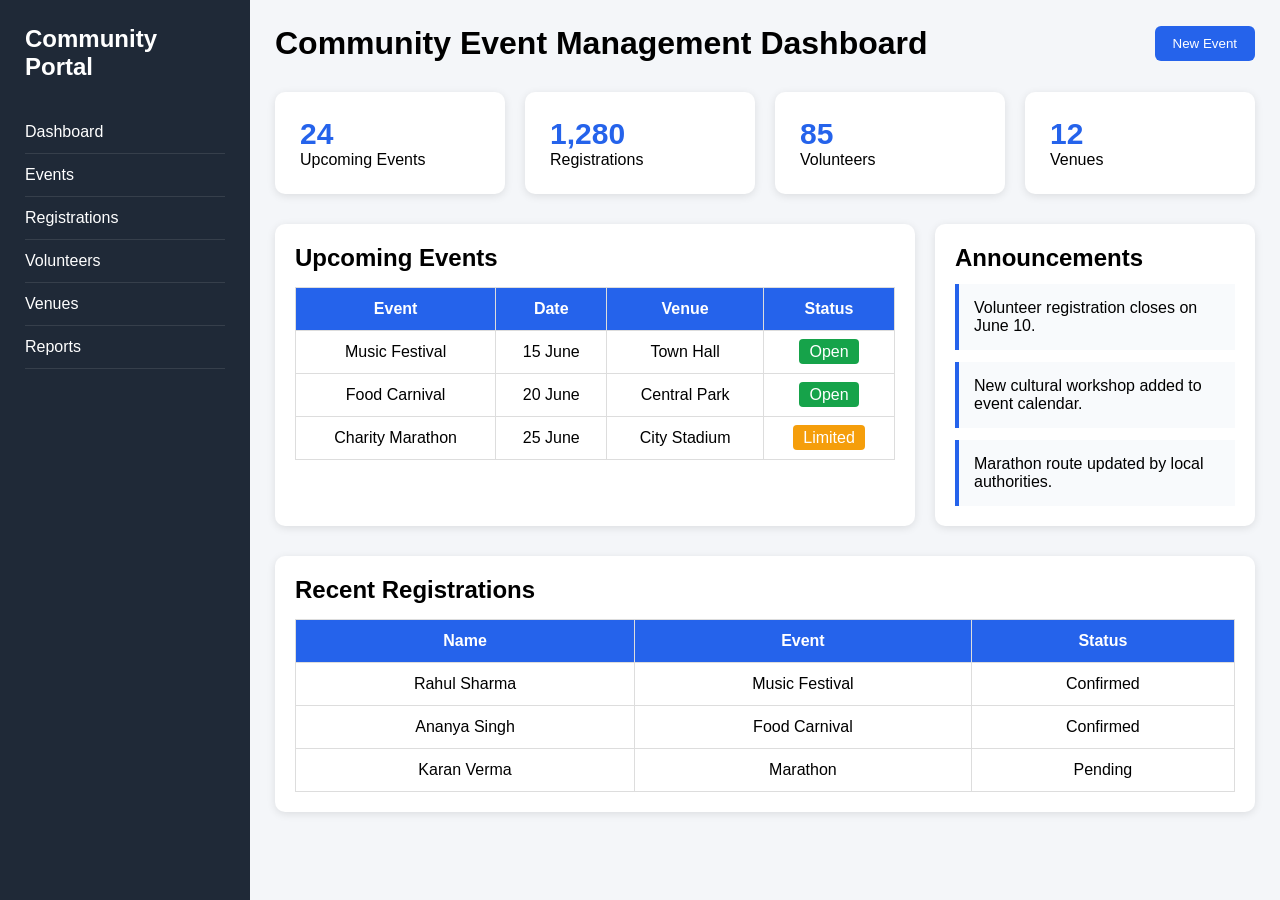
==== commit 4b148f9a: "Redesigned Community Event Portal as Dashboard" ====
--- a/Module-01-CSS3/Community-Event-Portal/index.html
+++ b/Module-01-CSS3/Community-Event-Portal/index.html
@@ -3,140 +3,154 @@
 <head>
     <meta charset="UTF-8">
     <meta name="viewport" content="width=device-width, initial-scale=1.0">
-    <title>Community Event Portal</title>
+    <title>Community Event Management Dashboard</title>
     <link rel="stylesheet" href="styles.css">
 </head>
 <body>
 
-    <header>
-        <div class="hero-content">
-            <h1>Community Event Portal</h1>
-            <p>Connecting people through events, culture, learning and collaboration.</p>
+<div class="container">
 
-            <nav>
-                <a href="#">Home</a>
-                <a href="#">Events</a>
-                <a href="#">Gallery</a>
-                <a href="#">Contact</a>
-            </nav>
+    <aside class="sidebar">
+        <h2>Community Portal</h2>
 
-            <button class="hero-btn">Explore Events</button>
-        </div>
-    </header>
+        <ul>
+            <li>Dashboard</li>
+            <li>Events</li>
+            <li>Registrations</li>
+            <li>Volunteers</li>
+            <li>Venues</li>
+            <li>Reports</li>
+        </ul>
+    </aside>
 
-    <section class="stats">
-        <div class="stat-card">
-            <h2>120+</h2>
-            <p>Events Organized</p>
-        </div>
+    <main class="main-content">
 
-        <div class="stat-card">
-            <h2>15K+</h2>
-            <p>Participants</p>
-        </div>
+        <header class="topbar">
+            <h1>Community Event Management Dashboard</h1>
+            <button>New Event</button>
+        </header>
 
-        <div class="stat-card">
-            <h2>50+</h2>
-            <p>Volunteers</p>
-        </div>
+        <section class="stats">
 
-        <div class="stat-card">
-            <h2>25+</h2>
-            <p>Communities</p>
-        </div>
-    </section>
-
-    <section class="events">
-        <h2>Upcoming Events</h2>
-
-        <div class="event-grid">
-
-            <div class="event-card">
-                <span class="tag">Music</span>
-                <h3>Community Music Festival</h3>
-                <p>Experience live performances from local artists and cultural groups.</p>
-                <button>View Details</button>
+            <div class="card">
+                <h3>24</h3>
+                <p>Upcoming Events</p>
             </div>
 
-            <div class="event-card">
-                <span class="tag">Food</span>
-                <h3>Food Carnival</h3>
-                <p>Explore regional cuisines and culinary experiences.</p>
-                <button>View Details</button>
+            <div class="card">
+                <h3>1,280</h3>
+                <p>Registrations</p>
             </div>
 
-            <div class="event-card">
-                <span class="tag">Health</span>
-                <h3>Charity Marathon</h3>
-                <p>Join a city-wide marathon promoting fitness and fundraising.</p>
-                <button>View Details</button>
+            <div class="card">
+                <h3>85</h3>
+                <p>Volunteers</p>
             </div>
 
-        </div>
-    </section>
-
-    <section class="schedule-section">
-        <h2>Event Schedule</h2>
-
-        <table>
-            <tr>
-                <th>Event</th>
-                <th>Date</th>
-                <th>Location</th>
-                <th>Status</th>
-            </tr>
-
-            <tr>
-                <td>Music Festival</td>
-                <td>15 June</td>
-                <td>Town Hall</td>
-                <td><span class="status active">Open</span></td>
-            </tr>
-
-            <tr>
-                <td>Food Carnival</td>
-                <td>20 June</td>
-                <td>Central Park</td>
-                <td><span class="status active">Open</span></td>
-            </tr>
-
-            <tr>
-                <td>Charity Marathon</td>
-                <td>25 June</td>
-                <td>City Stadium</td>
-                <td><span class="status pending">Limited</span></td>
-            </tr>
-
-        </table>
-    </section>
-
-    <section class="news-section">
-        <h2>Latest Community Updates</h2>
-
-        <div class="news-grid">
-
-            <div class="news-card">
-                <h3>New Sports Complex</h3>
-                <p>The city council has approved development of a modern sports facility.</p>
+            <div class="card">
+                <h3>12</h3>
+                <p>Venues</p>
             </div>
 
-            <div class="news-card">
-                <h3>Volunteer Program</h3>
-                <p>Community members can now register for upcoming volunteering initiatives.</p>
+        </section>
+
+        <section class="dashboard-grid">
+
+            <div class="table-section">
+
+                <h2>Upcoming Events</h2>
+
+                <table>
+
+                    <tr>
+                        <th>Event</th>
+                        <th>Date</th>
+                        <th>Venue</th>
+                        <th>Status</th>
+                    </tr>
+
+                    <tr>
+                        <td>Music Festival</td>
+                        <td>15 June</td>
+                        <td>Town Hall</td>
+                        <td><span class="active">Open</span></td>
+                    </tr>
+
+                    <tr>
+                        <td>Food Carnival</td>
+                        <td>20 June</td>
+                        <td>Central Park</td>
+                        <td><span class="active">Open</span></td>
+                    </tr>
+
+                    <tr>
+                        <td>Charity Marathon</td>
+                        <td>25 June</td>
+                        <td>City Stadium</td>
+                        <td><span class="pending">Limited</span></td>
+                    </tr>
+
+                </table>
+
             </div>
 
-            <div class="news-card">
-                <h3>Environmental Campaign</h3>
-                <p>Awareness drives and sustainability workshops begin next month.</p>
+            <div class="announcement-section">
+
+                <h2>Announcements</h2>
+
+                <div class="announcement">
+                    Volunteer registration closes on June 10.
+                </div>
+
+                <div class="announcement">
+                    New cultural workshop added to event calendar.
+                </div>
+
+                <div class="announcement">
+                    Marathon route updated by local authorities.
+                </div>
+
             </div>
 
-        </div>
-    </section>
+        </section>
 
-    <footer>
-        <h3>Community Event Portal</h3>
-        <p>Building stronger communities through participation and collaboration.</p>
-    </footer>
+        <section class="registration-section">
+
+            <h2>Recent Registrations</h2>
+
+            <table>
+
+                <tr>
+                    <th>Name</th>
+                    <th>Event</th>
+                    <th>Status</th>
+                </tr>
+
+                <tr>
+                    <td>Rahul Sharma</td>
+                    <td>Music Festival</td>
+                    <td>Confirmed</td>
+                </tr>
+
+                <tr>
+                    <td>Ananya Singh</td>
+                    <td>Food Carnival</td>
+                    <td>Confirmed</td>
+                </tr>
+
+                <tr>
+                    <td>Karan Verma</td>
+                    <td>Marathon</td>
+                    <td>Pending</td>
+                </tr>
+
+            </table>
+
+        </section>
+
+    </main>
+
+</div>
 
 </body>
 </html>
--- a/Module-01-CSS3/Community-Event-Portal/styles.css
+++ b/Module-01-CSS3/Community-Event-Portal/styles.css
@@ -1,261 +1,150 @@
-@import url('https://fonts.googleapis.com/css2?family=Poppins:wght@300;400;500;600;700;800&display=swap');
-
 *{
     margin:0;
     padding:0;
     box-sizing:border-box;
-    font-family:'Poppins',sans-serif;
+    font-family:Segoe UI, sans-serif;
 }
 
 body{
-    background:#f5f7fb;
-    color:#222;
+    background:#f4f6f9;
 }
 
-/* Hero Section */
-
-header{
-    min-height:70vh;
+.container{
     display:flex;
-    justify-content:center;
-    align-items:center;
-
-    background:
-    linear-gradient(rgba(0,0,0,0.55),
-    rgba(0,0,0,0.55)),
-    url("https://images.unsplash.com/photo-1511578314322-379afb476865?auto=format&fit=crop&w=1600&q=80");
-
-    background-size:cover;
-    background-position:center;
+    min-height:100vh;
 }
 
-.hero-content{
-    text-align:center;
+.sidebar{
+    width:250px;
+    background:#1f2937;
     color:white;
+    padding:25px;
 }
 
-.hero-content h1{
-    font-size:4rem;
-    margin-bottom:15px;
-}
-
-.hero-content p{
-    font-size:1.2rem;
+.sidebar h2{
     margin-bottom:30px;
 }
 
-nav{
+.sidebar ul{
+    list-style:none;
+}
+
+.sidebar li{
+    padding:12px 0;
+    cursor:pointer;
+    border-bottom:1px solid rgba(255,255,255,0.1);
+}
+
+.main-content{
+    flex:1;
+    padding:25px;
+}
+
+.topbar{
+    display:flex;
+    justify-content:space-between;
+    align-items:center;
     margin-bottom:30px;
 }
 
-nav a{
-    text-decoration:none;
+.topbar button{
+    background:#2563eb;
     color:white;
-    margin:0 15px;
-    font-weight:500;
+    border:none;
+    padding:10px 18px;
+    border-radius:6px;
+    cursor:pointer;
 }
 
-.hero-btn{
-    padding:14px 32px;
-    border:none;
-    background:white;
-    color:#1d4ed8;
-    font-size:16px;
-    border-radius:50px;
-    cursor:pointer;
-    font-weight:600;
-    transition:.3s;
-}
-
-.hero-btn:hover{
-    transform:translateY(-4px);
-}
-
-/* Stats */
-
 .stats{
-    max-width:1200px;
-    margin:-60px auto 50px;
     display:grid;
     grid-template-columns:repeat(4,1fr);
     gap:20px;
-    padding:0 20px;
+    margin-bottom:30px;
 }
 
-.stat-card{
+.card{
     background:white;
-    text-align:center;
-    padding:30px;
-    border-radius:15px;
-    box-shadow:0 10px 25px rgba(0,0,0,.1);
+    padding:25px;
+    border-radius:10px;
+    box-shadow:0 2px 8px rgba(0,0,0,0.1);
 }
 
-.stat-card h2{
+.card h3{
+    font-size:30px;
     color:#2563eb;
-    font-size:2rem;
 }
 
-/* Events */
-
-.events{
-    max-width:1200px;
-    margin:auto;
-    padding:40px 20px;
+.dashboard-grid{
+    display:grid;
+    grid-template-columns:2fr 1fr;
+    gap:20px;
+    margin-bottom:30px;
 }
 
-.events h2{
-    font-size:2rem;
-    margin-bottom:25px;
-}
-
-.event-grid{
-    display:grid;
-    grid-template-columns:repeat(auto-fit,minmax(300px,1fr));
-    gap:25px;
-}
-
-.event-card{
+.table-section,
+.announcement-section,
+.registration-section{
     background:white;
-    padding:25px;
-    border-radius:15px;
-    box-shadow:0 10px 25px rgba(0,0,0,.08);
-    transition:.3s;
-}
-
-.event-card:hover{
-    transform:translateY(-10px);
-}
-
-.tag{
-    background:#dbeafe;
-    color:#1e40af;
-    padding:6px 12px;
-    border-radius:20px;
-    font-size:12px;
-    font-weight:600;
-}
-
-.event-card h3{
-    margin:15px 0;
-}
-
-.event-card p{
-    color:#555;
-    margin-bottom:20px;
-}
-
-.event-card button{
-    padding:10px 20px;
-    border:none;
-    background:#2563eb;
-    color:white;
-    border-radius:8px;
-    cursor:pointer;
-}
-
-/* Table */
-
-.schedule-section{
-    max-width:1200px;
-    margin:50px auto;
-    padding:0 20px;
-}
-
-.schedule-section h2{
-    margin-bottom:20px;
+    padding:20px;
+    border-radius:10px;
+    box-shadow:0 2px 8px rgba(0,0,0,0.1);
 }
 
 table{
     width:100%;
     border-collapse:collapse;
-    background:white;
-    border-radius:15px;
-    overflow:hidden;
-    box-shadow:0 10px 25px rgba(0,0,0,.08);
+    margin-top:15px;
 }
 
 th{
-    background:#1e40af;
+    background:#2563eb;
     color:white;
 }
 
-th,td{
-    padding:18px;
+th,
+td{
+    padding:12px;
+    border:1px solid #ddd;
     text-align:center;
-}
-
-tr:nth-child(even){
-    background:#f8fafc;
-}
-
-.status{
-    padding:6px 12px;
-    border-radius:20px;
-    color:white;
-    font-size:12px;
 }
 
 .active{
     background:#16a34a;
+    color:white;
+    padding:4px 10px;
+    border-radius:4px;
 }
 
 .pending{
     background:#f59e0b;
+    color:white;
+    padding:4px 10px;
+    border-radius:4px;
 }
 
-/* News */
-
-.news-section{
-    max-width:1200px;
-    margin:auto;
-    padding:40px 20px;
+.announcement{
+    background:#f8fafc;
+    padding:15px;
+    margin-top:12px;
+    border-left:4px solid #2563eb;
 }
-
-.news-section h2{
-    margin-bottom:25px;
-}
-
-.news-grid{
-    display:grid;
-    grid-template-columns:repeat(auto-fit,minmax(300px,1fr));
-    gap:25px;
-}
-
-.news-card{
-    background:white;
-    padding:25px;
-    border-radius:15px;
-    box-shadow:0 10px 25px rgba(0,0,0,.08);
-}
-
-.news-card h3{
-    margin-bottom:10px;
-}
-
-/* Footer */
-
-footer{
-    margin-top:60px;
-    background:#0f172a;
-    color:white;
-    text-align:center;
-    padding:40px;
-}
-
-/* Responsive */
 
 @media(max-width:768px){
 
-    .hero-content h1{
-        font-size:2.5rem;
+    .container{
+        flex-direction:column;
+    }
+
+    .sidebar{
+        width:100%;
     }
 
     .stats{
-        grid-template-columns:1fr 1fr;
+        grid-template-columns:1fr;
     }
 
-    nav a{
-        display:block;
-        margin:10px;
+    .dashboard-grid{
+        grid-template-columns:1fr;
     }
 }
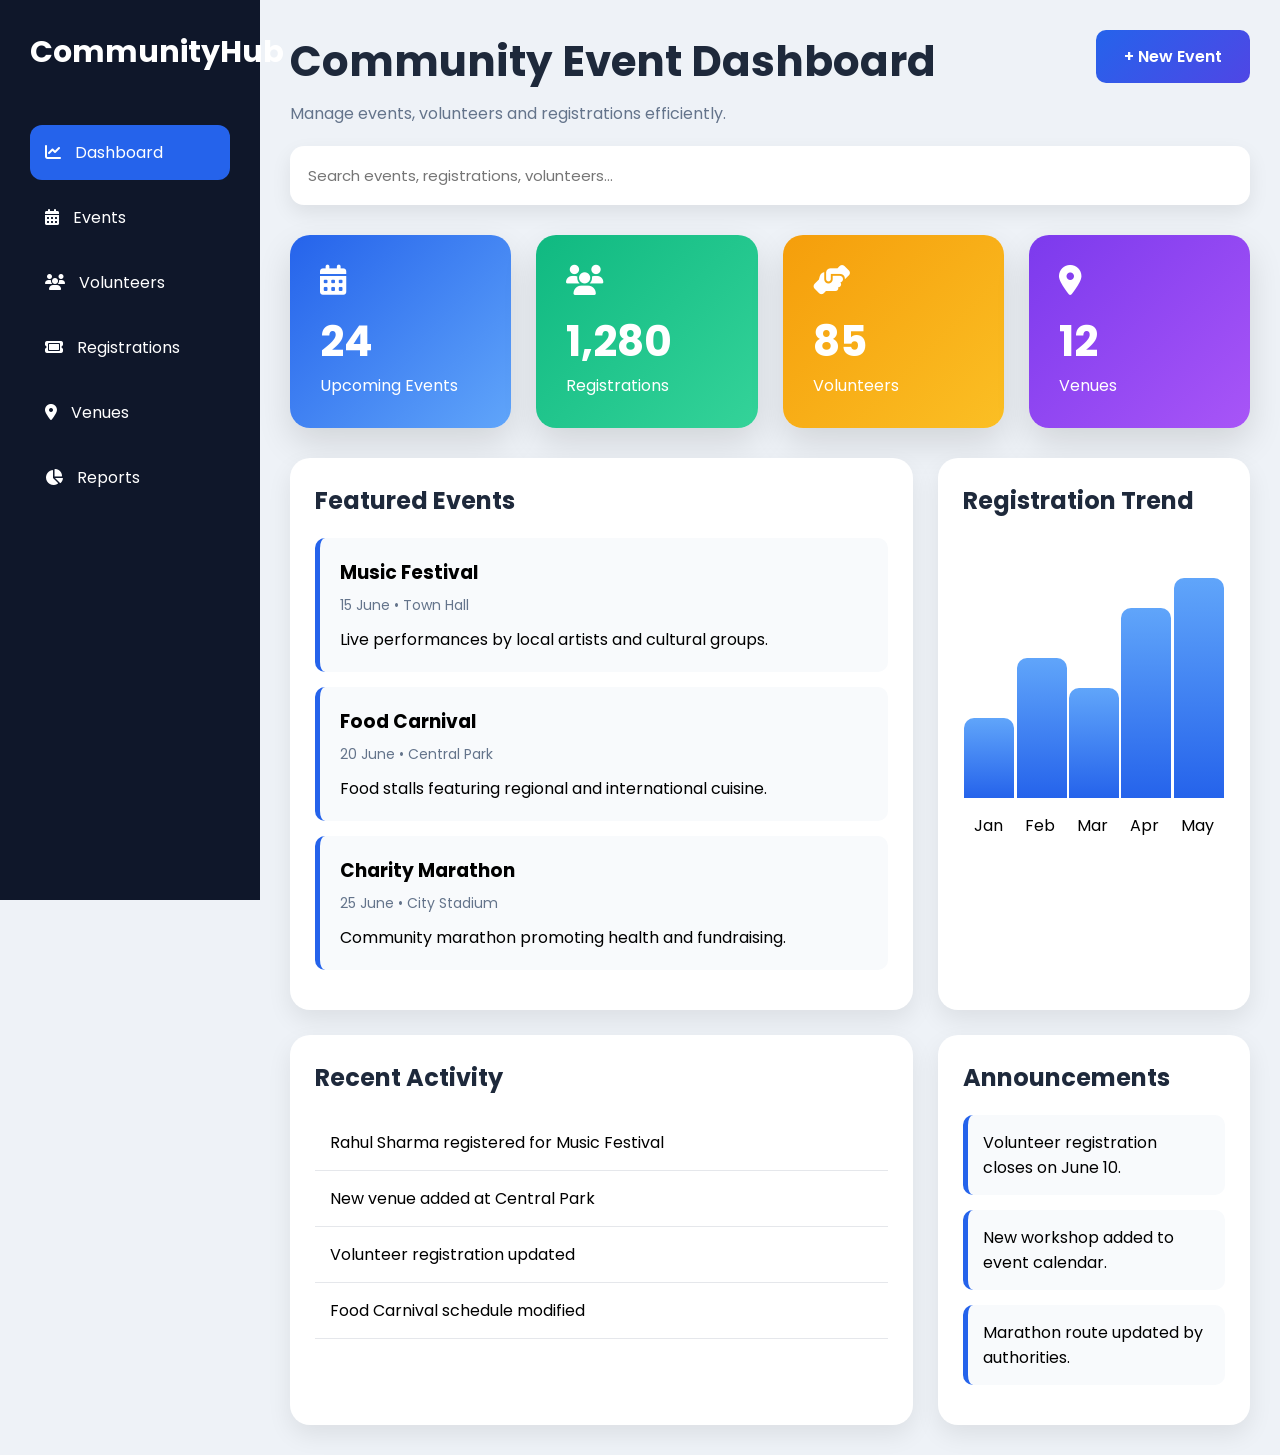
==== commit ca8f0872: "Enhanced Community Event Dashboard with SaaS-inspired UI" ====
--- a/Module-01-CSS3/Community-Event-Portal/index.html
+++ b/Module-01-CSS3/Community-Event-Portal/index.html
@@ -3,152 +3,197 @@
 <head>
     <meta charset="UTF-8">
     <meta name="viewport" content="width=device-width, initial-scale=1.0">
-    <title>Community Event Management Dashboard</title>
+    <title>Community Event Dashboard</title>
+
     <link rel="stylesheet" href="styles.css">
+
+    <link rel="stylesheet"
+    href="https://cdnjs.cloudflare.com/ajax/libs/font-awesome/6.5.1/css/all.min.css">
 </head>
+
 <body>
 
-<div class="container">
-
-    <aside class="sidebar">
-        <h2>Community Portal</h2>
-
-        <ul>
-            <li>Dashboard</li>
-            <li>Events</li>
-            <li>Registrations</li>
-            <li>Volunteers</li>
-            <li>Venues</li>
-            <li>Reports</li>
-        </ul>
-    </aside>
-
-    <main class="main-content">
-
-        <header class="topbar">
-            <h1>Community Event Management Dashboard</h1>
-            <button>New Event</button>
-        </header>
-
-        <section class="stats">
-
-            <div class="card">
-                <h3>24</h3>
-                <p>Upcoming Events</p>
-            </div>
-
-            <div class="card">
-                <h3>1,280</h3>
-                <p>Registrations</p>
-            </div>
-
-            <div class="card">
-                <h3>85</h3>
-                <p>Volunteers</p>
-            </div>
-
-            <div class="card">
-                <h3>12</h3>
-                <p>Venues</p>
-            </div>
-
-        </section>
-
-        <section class="dashboard-grid">
-
-            <div class="table-section">
-
-                <h2>Upcoming Events</h2>
-
-                <table>
-
-                    <tr>
-                        <th>Event</th>
-                        <th>Date</th>
-                        <th>Venue</th>
-                        <th>Status</th>
-                    </tr>
-
-                    <tr>
-                        <td>Music Festival</td>
-                        <td>15 June</td>
-                        <td>Town Hall</td>
-                        <td><span class="active">Open</span></td>
-                    </tr>
-
-                    <tr>
-                        <td>Food Carnival</td>
-                        <td>20 June</td>
-                        <td>Central Park</td>
-                        <td><span class="active">Open</span></td>
-                    </tr>
-
-                    <tr>
-                        <td>Charity Marathon</td>
-                        <td>25 June</td>
-                        <td>City Stadium</td>
-                        <td><span class="pending">Limited</span></td>
-                    </tr>
-
-                </table>
-
-            </div>
-
-            <div class="announcement-section">
-
-                <h2>Announcements</h2>
-
-                <div class="announcement">
-                    Volunteer registration closes on June 10.
-                </div>
-
-                <div class="announcement">
-                    New cultural workshop added to event calendar.
-                </div>
-
-                <div class="announcement">
-                    Marathon route updated by local authorities.
-                </div>
-
-            </div>
-
-        </section>
-
-        <section class="registration-section">
-
-            <h2>Recent Registrations</h2>
-
-            <table>
-
-                <tr>
-                    <th>Name</th>
-                    <th>Event</th>
-                    <th>Status</th>
-                </tr>
-
-                <tr>
-                    <td>Rahul Sharma</td>
-                    <td>Music Festival</td>
-                    <td>Confirmed</td>
-                </tr>
-
-                <tr>
-                    <td>Ananya Singh</td>
-                    <td>Food Carnival</td>
-                    <td>Confirmed</td>
-                </tr>
-
-                <tr>
-                    <td>Karan Verma</td>
-                    <td>Marathon</td>
-                    <td>Pending</td>
-                </tr>
-
-            </table>
-
-        </section>
-
-    </main>
+<div class="sidebar">
+
+    <div class="logo">
+        <h2>CommunityHub</h2>
+    </div>
+
+    <ul>
+        <li class="active">
+            <i class="fa-solid fa-chart-line"></i>
+            Dashboard
+        </li>
+
+        <li>
+            <i class="fa-solid fa-calendar-days"></i>
+            Events
+        </li>
+
+        <li>
+            <i class="fa-solid fa-users"></i>
+            Volunteers
+        </li>
+
+        <li>
+            <i class="fa-solid fa-ticket"></i>
+            Registrations
+        </li>
+
+        <li>
+            <i class="fa-solid fa-location-dot"></i>
+            Venues
+        </li>
+
+        <li>
+            <i class="fa-solid fa-chart-pie"></i>
+            Reports
+        </li>
+    </ul>
+
+</div>
+
+<div class="main">
+
+    <div class="header">
+
+        <div class="title-section">
+            <h1>Community Event Dashboard</h1>
+            <p>Manage events, volunteers and registrations efficiently.</p>
+        </div>
+
+        <button class="new-event-btn">
+            + New Event
+        </button>
+
+    </div>
+
+    <div class="search-row">
+        <input
+            type="text"
+            placeholder="Search events, registrations, volunteers...">
+    </div>
+
+    <div class="stats">
+
+        <div class="card blue">
+            <i class="fa-solid fa-calendar-days"></i>
+            <h2>24</h2>
+            <p>Upcoming Events</p>
+        </div>
+
+        <div class="card green">
+            <i class="fa-solid fa-users"></i>
+            <h2>1,280</h2>
+            <p>Registrations</p>
+        </div>
+
+        <div class="card orange">
+            <i class="fa-solid fa-handshake-angle"></i>
+            <h2>85</h2>
+            <p>Volunteers</p>
+        </div>
+
+        <div class="card purple">
+            <i class="fa-solid fa-location-dot"></i>
+            <h2>12</h2>
+            <p>Venues</p>
+        </div>
+
+    </div>
+
+    <div class="dashboard-grid">
+
+        <div class="events">
+
+            <h2>Featured Events</h2>
+
+            <div class="event-card">
+                <h3>Music Festival</h3>
+                <span>15 June • Town Hall</span>
+                <p>
+                    Live performances by local artists and cultural groups.
+                </p>
+            </div>
+
+            <div class="event-card">
+                <h3>Food Carnival</h3>
+                <span>20 June • Central Park</span>
+                <p>
+                    Food stalls featuring regional and international cuisine.
+                </p>
+            </div>
+
+            <div class="event-card">
+                <h3>Charity Marathon</h3>
+                <span>25 June • City Stadium</span>
+                <p>
+                    Community marathon promoting health and fundraising.
+                </p>
+            </div>
+
+        </div>
+
+        <div class="analytics">
+
+            <h2>Registration Trend</h2>
+
+            <div class="chart">
+
+                <div class="bar bar1"></div>
+                <div class="bar bar2"></div>
+                <div class="bar bar3"></div>
+                <div class="bar bar4"></div>
+                <div class="bar bar5"></div>
+
+            </div>
+
+            <div class="months">
+                <span>Jan</span>
+                <span>Feb</span>
+                <span>Mar</span>
+                <span>Apr</span>
+                <span>May</span>
+            </div>
+
+        </div>
+
+    </div>
+
+    <div class="bottom-grid">
+
+        <div class="activity">
+
+            <h2>Recent Activity</h2>
+
+            <ul>
+                <li>Rahul Sharma registered for Music Festival</li>
+                <li>New venue added at Central Park</li>
+                <li>Volunteer registration updated</li>
+                <li>Food Carnival schedule modified</li>
+            </ul>
+
+        </div>
+
+        <div class="announcements">
+
+            <h2>Announcements</h2>
+
+            <div class="notice">
+                Volunteer registration closes on June 10.
+            </div>
+
+            <div class="notice">
+                New workshop added to event calendar.
+            </div>
+
+            <div class="notice">
+                Marathon route updated by authorities.
+            </div>
+
+        </div>
+
+    </div>
 
 </div>
 
--- a/Module-01-CSS3/Community-Event-Portal/styles.css
+++ b/Module-01-CSS3/Community-Event-Portal/styles.css
@@ -1,150 +1,296 @@
+@import url('https://fonts.googleapis.com/css2?family=Poppins:wght@300;400;500;600;700&display=swap');
+
 *{
-    margin:0;
-    padding:0;
-    box-sizing:border-box;
-    font-family:Segoe UI, sans-serif;
+margin:0;
+padding:0;
+box-sizing:border-box;
+font-family:'Poppins',sans-serif;
 }
 
 body{
-    background:#f4f6f9;
-}
-
-.container{
-    display:flex;
-    min-height:100vh;
+background:#eef2f7;
+display:flex;
 }
 
 .sidebar{
-    width:250px;
-    background:#1f2937;
-    color:white;
-    padding:25px;
-}
-
-.sidebar h2{
-    margin-bottom:30px;
+width:260px;
+height:100vh;
+background:#0f172a;
+color:white;
+padding:30px;
+position:fixed;
+}
+
+.logo{
+margin-bottom:50px;
+}
+
+.logo h2{
+font-size:30px;
 }
 
 .sidebar ul{
-    list-style:none;
+list-style:none;
 }
 
 .sidebar li{
-    padding:12px 0;
-    cursor:pointer;
-    border-bottom:1px solid rgba(255,255,255,0.1);
-}
-
-.main-content{
-    flex:1;
-    padding:25px;
-}
-
-.topbar{
-    display:flex;
-    justify-content:space-between;
-    align-items:center;
-    margin-bottom:30px;
-}
-
-.topbar button{
-    background:#2563eb;
-    color:white;
-    border:none;
-    padding:10px 18px;
-    border-radius:6px;
-    cursor:pointer;
-}
+padding:15px;
+margin-bottom:10px;
+border-radius:12px;
+cursor:pointer;
+transition:.3s;
+}
+
+.sidebar li i{
+margin-right:10px;
+}
+
+.sidebar li:hover,
+.active{
+background:#2563eb;
+}
+
+.main{
+margin-left:260px;
+padding:30px;
+width:100%;
+}
+
+/* HEADER */
+
+.header{
+display:flex;
+justify-content:space-between;
+align-items:flex-start;
+margin-bottom:20px;
+}
+
+.title-section h1{
+font-size:42px;
+color:#1e293b;
+}
+
+.title-section p{
+margin-top:8px;
+color:#64748b;
+}
+
+.new-event-btn{
+background:linear-gradient(135deg,#2563eb,#4f46e5);
+border:none;
+color:white;
+padding:14px 28px;
+border-radius:10px;
+cursor:pointer;
+font-size:16px;
+font-weight:600;
+}
+
+.new-event-btn:hover{
+transform:translateY(-3px);
+}
+
+/* SEARCH */
+
+.search-row{
+margin-bottom:30px;
+}
+
+.search-row input{
+width:100%;
+padding:18px;
+border:none;
+border-radius:14px;
+background:white;
+box-shadow:0 8px 20px rgba(0,0,0,.08);
+font-size:15px;
+outline:none;
+}
+
+/* KPI CARDS */
 
 .stats{
-    display:grid;
-    grid-template-columns:repeat(4,1fr);
-    gap:20px;
-    margin-bottom:30px;
+display:grid;
+grid-template-columns:repeat(4,1fr);
+gap:25px;
+margin-bottom:30px;
 }
 
 .card{
-    background:white;
-    padding:25px;
-    border-radius:10px;
-    box-shadow:0 2px 8px rgba(0,0,0,0.1);
-}
-
-.card h3{
-    font-size:30px;
-    color:#2563eb;
-}
+padding:30px;
+border-radius:20px;
+color:white;
+box-shadow:0 15px 35px rgba(0,0,0,.12);
+transition:.3s;
+}
+
+.card:hover{
+transform:translateY(-10px);
+}
+
+.card i{
+font-size:30px;
+margin-bottom:15px;
+}
+
+.card h2{
+font-size:42px;
+}
+
+.blue{
+background:linear-gradient(135deg,#2563eb,#60a5fa);
+}
+
+.green{
+background:linear-gradient(135deg,#10b981,#34d399);
+}
+
+.orange{
+background:linear-gradient(135deg,#f59e0b,#fbbf24);
+}
+
+.purple{
+background:linear-gradient(135deg,#7c3aed,#a855f7);
+}
+
+/* MAIN GRID */
 
 .dashboard-grid{
-    display:grid;
-    grid-template-columns:2fr 1fr;
-    gap:20px;
-    margin-bottom:30px;
-}
-
-.table-section,
-.announcement-section,
-.registration-section{
-    background:white;
-    padding:20px;
-    border-radius:10px;
-    box-shadow:0 2px 8px rgba(0,0,0,0.1);
-}
-
-table{
-    width:100%;
-    border-collapse:collapse;
-    margin-top:15px;
-}
-
-th{
-    background:#2563eb;
-    color:white;
-}
-
-th,
-td{
-    padding:12px;
-    border:1px solid #ddd;
-    text-align:center;
-}
-
-.active{
-    background:#16a34a;
-    color:white;
-    padding:4px 10px;
-    border-radius:4px;
-}
-
-.pending{
-    background:#f59e0b;
-    color:white;
-    padding:4px 10px;
-    border-radius:4px;
-}
-
-.announcement{
-    background:#f8fafc;
-    padding:15px;
-    margin-top:12px;
-    border-left:4px solid #2563eb;
+display:grid;
+grid-template-columns:2fr 1fr;
+gap:25px;
+margin-bottom:25px;
+}
+
+.events,
+.analytics,
+.activity,
+.announcements{
+background:white;
+padding:25px;
+border-radius:20px;
+box-shadow:0 10px 25px rgba(0,0,0,.08);
+}
+
+.events h2,
+.analytics h2,
+.activity h2,
+.announcements h2{
+margin-bottom:20px;
+color:#1e293b;
+}
+
+.event-card{
+padding:20px;
+border-left:5px solid #2563eb;
+background:#f8fafc;
+margin-bottom:15px;
+border-radius:10px;
+transition:.3s;
+}
+
+.event-card:hover{
+transform:translateX(10px);
+}
+
+.event-card h3{
+margin-bottom:5px;
+}
+
+.event-card span{
+font-size:14px;
+color:#64748b;
+}
+
+.event-card p{
+margin-top:10px;
+}
+
+/* CHART */
+
+.chart{
+height:250px;
+display:flex;
+align-items:flex-end;
+justify-content:space-around;
+margin-top:30px;
+}
+
+.bar{
+width:50px;
+background:linear-gradient(to top,#2563eb,#60a5fa);
+border-radius:10px 10px 0 0;
+}
+
+.bar1{height:80px;}
+.bar2{height:140px;}
+.bar3{height:110px;}
+.bar4{height:190px;}
+.bar5{height:220px;}
+
+.months{
+display:flex;
+justify-content:space-around;
+margin-top:15px;
+}
+
+/* ACTIVITY */
+
+.activity ul{
+list-style:none;
+}
+
+.activity li{
+padding:15px;
+border-bottom:1px solid #e5e7eb;
+}
+
+/* ANNOUNCEMENTS */
+
+.notice{
+background:#f8fafc;
+padding:15px;
+margin-bottom:15px;
+border-left:5px solid #2563eb;
+border-radius:10px;
+}
+
+.bottom-grid{
+display:grid;
+grid-template-columns:2fr 1fr;
+gap:25px;
+}
+
+@media(max-width:1200px){
+
+.stats{
+grid-template-columns:repeat(2,1fr);
+}
+
+.dashboard-grid,
+.bottom-grid{
+grid-template-columns:1fr;
+}
+
 }
 
 @media(max-width:768px){
 
-    .container{
-        flex-direction:column;
-    }
-
-    .sidebar{
-        width:100%;
-    }
-
-    .stats{
-        grid-template-columns:1fr;
-    }
-
-    .dashboard-grid{
-        grid-template-columns:1fr;
-    }
+.sidebar{
+display:none;
+}
+
+.main{
+margin-left:0;
+}
+
+.stats{
+grid-template-columns:1fr;
+}
+
+.header{
+flex-direction:column;
+gap:20px;
+}
+
 }
